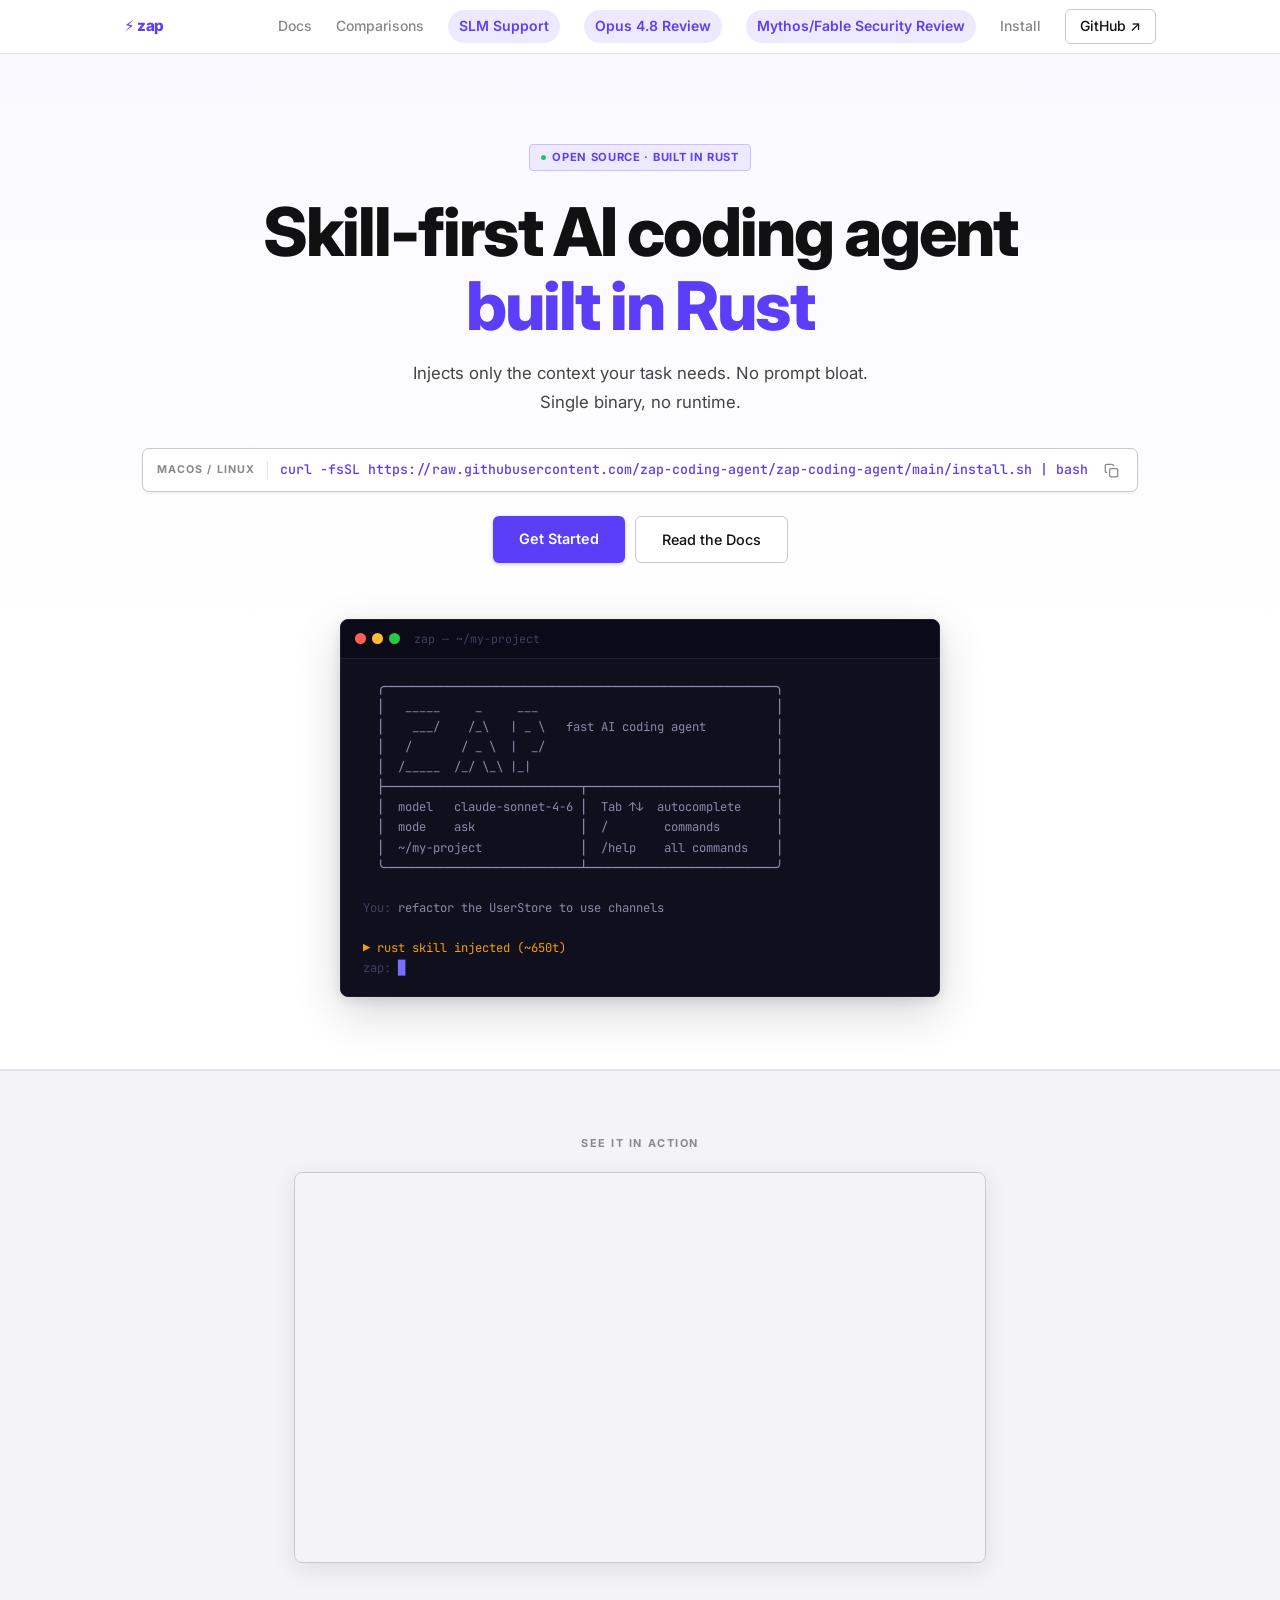
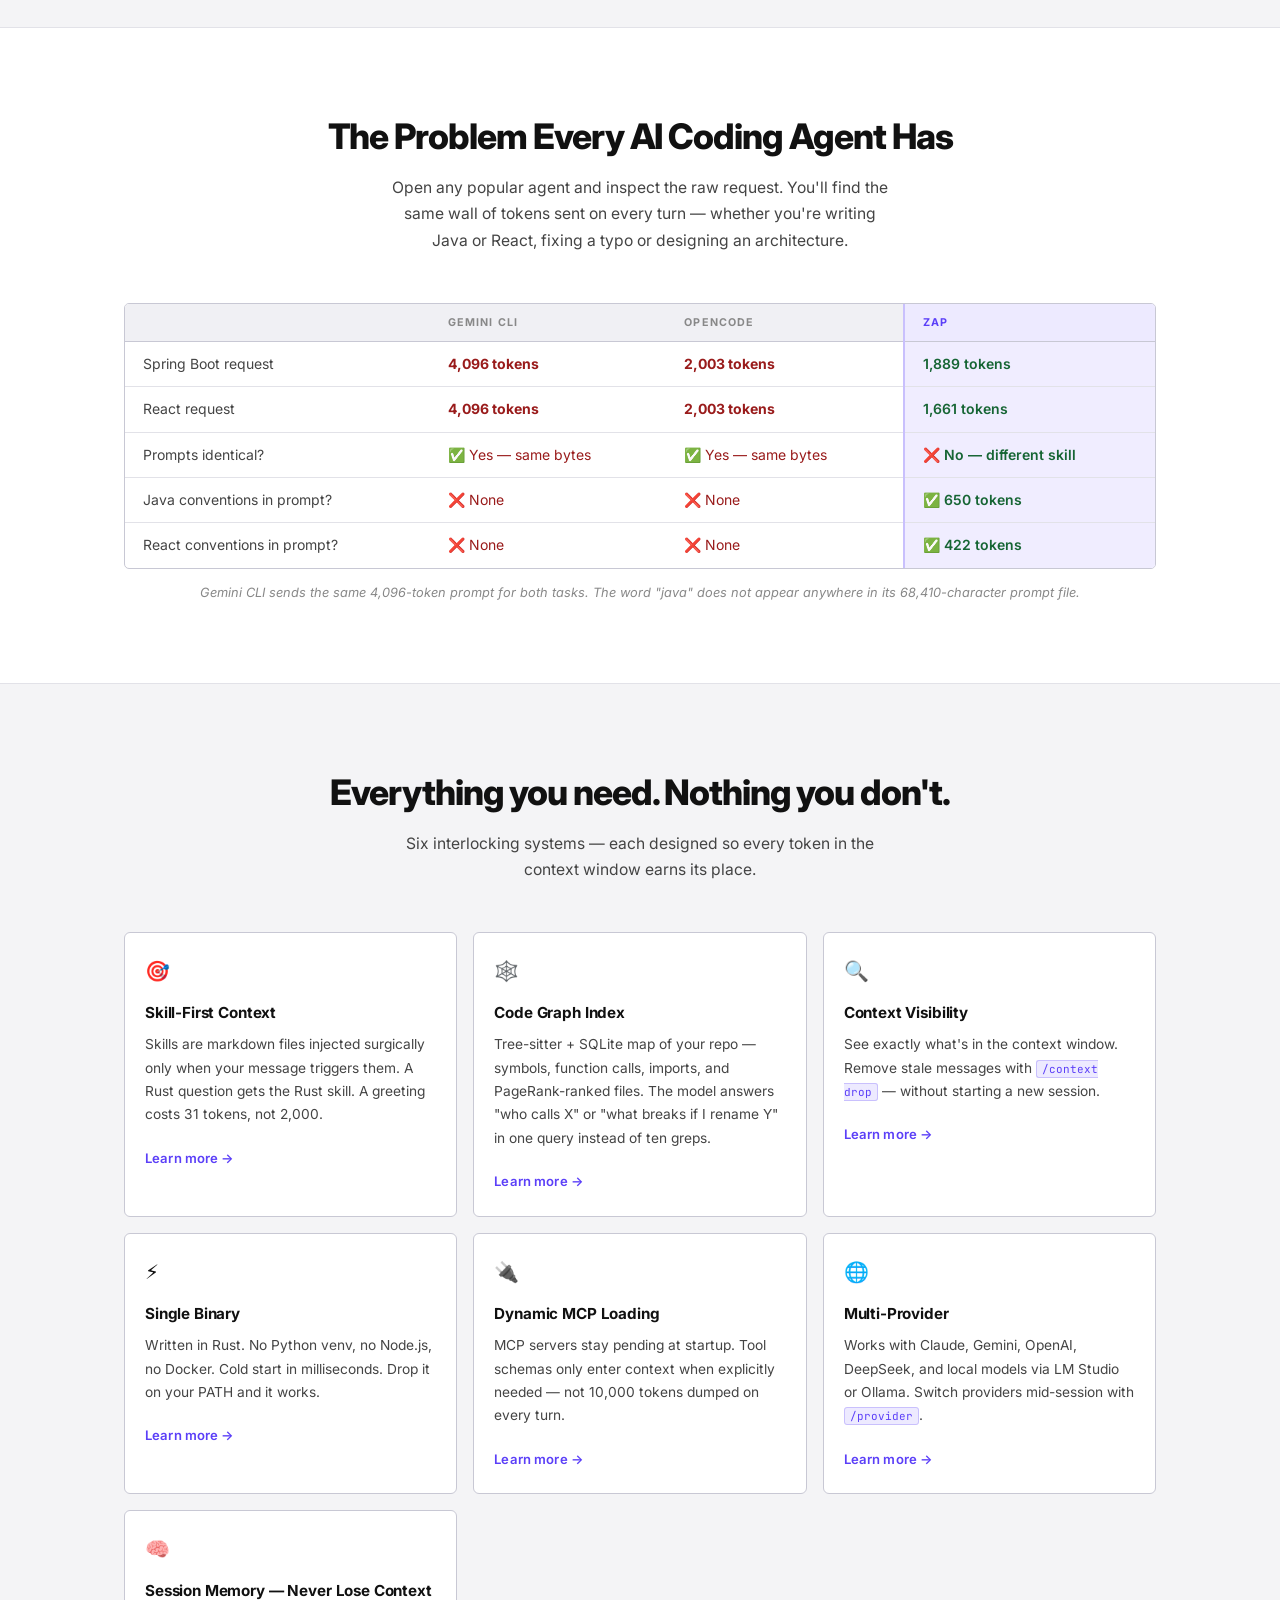
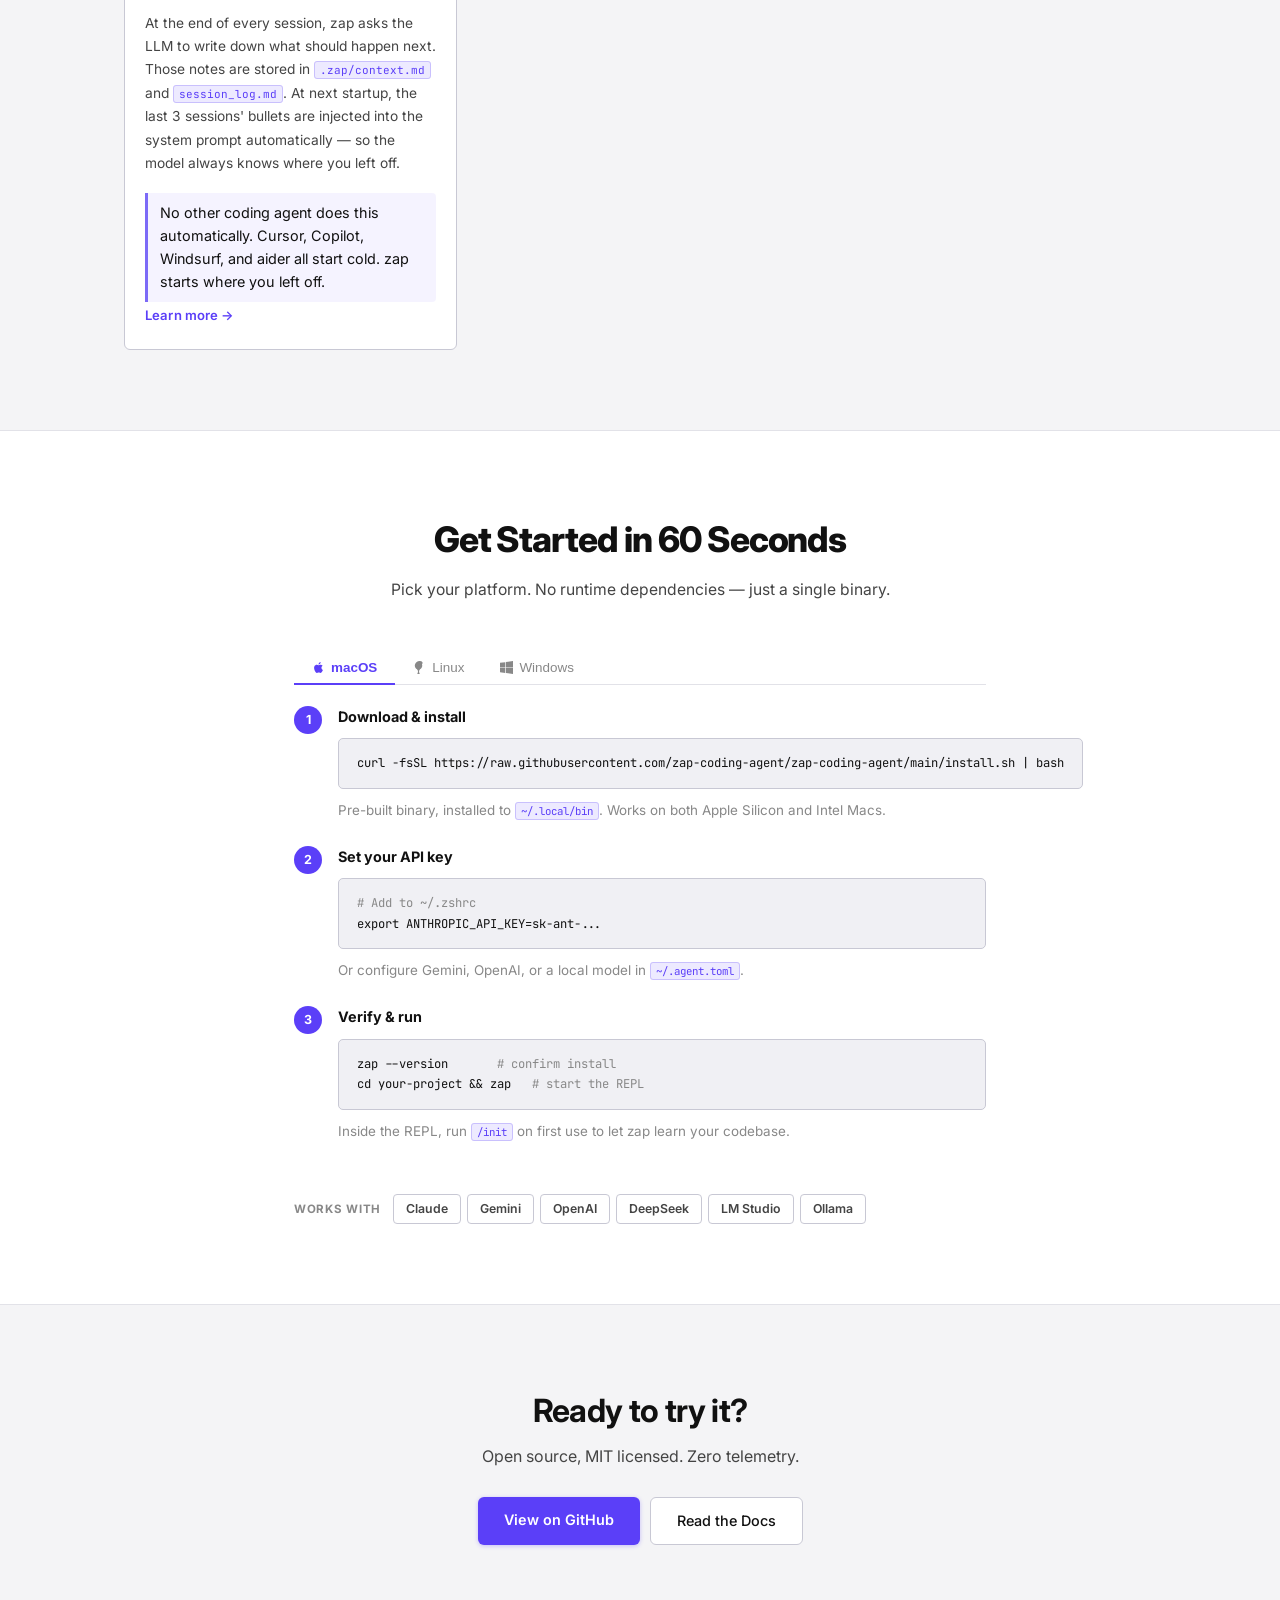
==== website/index.html @ 9e73648a "feat(website): add session memory uniqueness section Adds a seventh feature card to the features gri" ====
<!DOCTYPE html>
<html lang="en">
<head>
  <meta charset="UTF-8" />
  <meta name="viewport" content="width=device-width, initial-scale=1.0" />
  <title>Zap — Skill-first AI Coding Agent in Rust</title>
  <meta name="description" content="Skill-first AI coding agent in Rust — injects only the context your task needs. No prompt bloat. Single binary, no runtime. Works with Claude, Gemini, OpenAI, and local models." />
  <link rel="canonical" href="https://zap.justpush.cloud/" />

  <!-- Open Graph -->
  <meta property="og:type"        content="website" />
  <meta property="og:url"         content="https://zap.justpush.cloud/" />
  <meta property="og:title"       content="Zap — Skill-first AI Coding Agent in Rust" />
  <meta property="og:description" content="Injects only the context your task needs. No prompt bloat. Single binary, no runtime. Works with Claude, Gemini, OpenAI, and local models." />
  <meta property="og:image"       content="https://img.youtube.com/vi/-wa1t2YiHDg/maxresdefault.jpg" />

  <!-- Twitter Card -->
  <meta name="twitter:card"        content="summary_large_image" />
  <meta name="twitter:title"       content="Zap — Skill-first AI Coding Agent in Rust" />
  <meta name="twitter:description" content="Injects only the context your task needs. No prompt bloat. Single binary, no runtime." />
  <meta name="twitter:image"       content="https://img.youtube.com/vi/-wa1t2YiHDg/maxresdefault.jpg" />

  <link rel="stylesheet" href="style.css" />

  <!-- Schema.org structured data -->
  <script type="application/ld+json">
  {
    "@context": "https://schema.org",
    "@type": "SoftwareApplication",
    "name": "Zap",
    "alternateName": "zap-coding-agent",
    "description": "Skill-first AI coding agent built in Rust. Injects only the context your task needs — no prompt bloat. Single binary, no runtime dependencies.",
    "url": "https://zap.justpush.cloud",
    "downloadUrl": "https://github.com/zap-coding-agent/zap-coding-agent/releases",
    "installUrl": "https://crates.io/crates/zap-coding-agent",
    "applicationCategory": "DeveloperApplication",
    "operatingSystem": "macOS, Linux, Windows",
    "programmingLanguage": "Rust",
    "license": "https://opensource.org/licenses/MIT",
    "isAccessibleForFree": true,
    "offers": { "@type": "Offer", "price": "0", "priceCurrency": "USD" },
    "codeRepository": "https://github.com/zap-coding-agent/zap-coding-agent",
    "author": { "@type": "Person", "name": "Sanjeev Gulati", "email": "sanjeev23oct@gmail.com" },
    "keywords": "AI coding agent, Rust, LLM, Claude, Gemini, OpenAI, MCP, skill system, code indexing, terminal, TUI"
  }
  </script>

  <link rel="preconnect" href="https://fonts.googleapis.com" />
  <link rel="preconnect" href="https://fonts.gstatic.com" crossorigin />
  <link href="https://fonts.googleapis.com/css2?family=Inter:wght@400;500;600;700;800&family=JetBrains+Mono:wght@400;500&display=swap" rel="stylesheet" />
</head>
<body>

  <!-- NAV -->
  <nav>
    <div class="nav-inner">
      <a href="index.html" class="logo">⚡ zap</a>
      <div class="nav-links">
        <a href="docs.html">Docs</a>
        <a href="comparisons.html">Comparisons</a>
        <a href="slm.html" class="nav-highlight">SLM Support</a>
        <a href="review.html" class="nav-highlight">Opus 4.8 Review</a>
        <a href="security.html" class="nav-highlight">Mythos/Fable Security Review</a>
        <a href="#install">Install</a>
        <a href="https://github.com/zap-coding-agent/zap-coding-agent" target="_blank" rel="noopener" class="btn-ghost">GitHub ↗</a>
      </div>
    </div>
  </nav>

  <!-- HERO -->
  <section class="hero">
    <div class="container">
      <div class="badge">Open Source · Built in Rust</div>
      <h1>Skill-first AI coding agent<br><span class="accent">built in Rust</span></h1>
      <p class="hero-sub">Injects only the context your task needs. No prompt bloat. Single binary, no runtime.</p>

      <div class="install-box">
        <span class="install-label">macOS / Linux</span>
        <span class="install-cmd">curl -fsSL https://raw.githubusercontent.com/zap-coding-agent/zap-coding-agent/main/install.sh | bash</span>
        <button class="copy-btn" onclick="copyInstall(this)" title="Copy">
          <svg width="15" height="15" fill="none" viewBox="0 0 24 24" stroke="currentColor" stroke-width="2"><rect x="9" y="9" width="13" height="13" rx="2"/><path d="M5 15H4a2 2 0 0 1-2-2V4a2 2 0 0 1 2-2h9a2 2 0 0 1 2 2v1"/></svg>
        </button>
      </div>

      <div class="hero-actions">
        <a href="#install" class="btn-primary">Get Started</a>
        <a href="docs.html" class="btn-secondary">Read the Docs</a>
      </div>

      <div class="terminal" aria-hidden="true">
        <div class="terminal-bar">
          <span class="dot red"></span><span class="dot yellow"></span><span class="dot green"></span>
          <span class="terminal-title">zap — ~/my-project</span>
        </div>
        <pre class="terminal-body">  ╭────────────────────────────────────────────────────────╮
  │   _____     _     ___                                  │
  │    ___/    /_\   | _ \   fast AI coding agent          │
  │   /       / _ \  |  _/                                 │
  │  /_____  /_/ \_\ |_|                                   │
  ├────────────────────────────┬───────────────────────────┤
  │  model   claude-sonnet-4-6 │  Tab ↑↓  autocomplete     │
  │  mode    ask               │  /        commands        │
  │  ~/my-project              │  /help    all commands    │
  ╰────────────────────────────┴───────────────────────────╯

<span class="t-dim">You:</span> refactor the UserStore to use channels

<span class="t-skill">▶ rust skill injected (~650t)</span>
<span class="t-dim">zap:</span> <span class="t-cursor">█</span></pre>
      </div>
    </div>
  </section>

  <!-- VIDEO -->
  <section class="video-section">
    <div class="container container-sm">
      <p class="section-label">See it in action</p>
      <div class="video-wrapper">
        <iframe
          src="https://www.youtube.com/embed/-wa1t2YiHDg?si=5XKkgaMx8H1LZtF4"
          title="YouTube video player" frameborder="0"
          allow="accelerometer; autoplay; clipboard-write; encrypted-media; gyroscope; picture-in-picture; web-share"
          referrerpolicy="strict-origin-when-cross-origin" allowfullscreen>
        </iframe>
      </div>
    </div>
  </section>

  <!-- PROBLEM -->
  <section class="section">
    <div class="container">
      <div class="section-header">
        <h2>The Problem Every AI Coding Agent Has</h2>
        <p>Open any popular agent and inspect the raw request. You'll find the same wall of tokens sent on every turn — whether you're writing Java or React, fixing a typo or designing an architecture.</p>
      </div>
      <div class="comparison-table-wrap">
        <table class="comparison-table">
          <thead>
            <tr>
              <th></th>
              <th>Gemini CLI</th>
              <th>OpenCode</th>
              <th class="col-zap">zap</th>
            </tr>
          </thead>
          <tbody>
            <tr>
              <td>Spring Boot request</td>
              <td class="bad"><strong>4,096 tokens</strong></td>
              <td class="bad"><strong>2,003 tokens</strong></td>
              <td class="good col-zap">1,889 tokens</td>
            </tr>
            <tr>
              <td>React request</td>
              <td class="bad"><strong>4,096 tokens</strong></td>
              <td class="bad"><strong>2,003 tokens</strong></td>
              <td class="good col-zap">1,661 tokens</td>
            </tr>
            <tr>
              <td>Prompts identical?</td>
              <td class="bad">✅ Yes — same bytes</td>
              <td class="bad">✅ Yes — same bytes</td>
              <td class="good col-zap">❌ No — different skill</td>
            </tr>
            <tr>
              <td>Java conventions in prompt?</td>
              <td class="bad">❌ None</td>
              <td class="bad">❌ None</td>
              <td class="good col-zap">✅ 650 tokens</td>
            </tr>
            <tr>
              <td>React conventions in prompt?</td>
              <td class="bad">❌ None</td>
              <td class="bad">❌ None</td>
              <td class="good col-zap">✅ 422 tokens</td>
            </tr>
          </tbody>
        </table>
      </div>
      <p class="table-note">Gemini CLI sends the same 4,096-token prompt for both tasks. The word "java" does not appear anywhere in its 68,410-character prompt file.</p>
    </div>
  </section>

  <!-- FEATURES -->
  <section class="section section-alt" id="features">
    <div class="container">
      <div class="section-header">
        <h2>Everything you need. Nothing you don't.</h2>
        <p>Six interlocking systems — each designed so every token in the context window earns its place.</p>
      </div>

      <div class="feature-grid">

        <div class="feature-card">
          <div class="feature-icon-wrap">🎯</div>
          <h3>Skill-First Context</h3>
          <p>Skills are markdown files injected surgically only when your message triggers them. A Rust question gets the Rust skill. A greeting costs 31 tokens, not 2,000.</p>
          <a href="docs.html#skills" class="feature-link">Learn more →</a>
        </div>

        <div class="feature-card">
          <div class="feature-icon-wrap">🕸️</div>
          <h3>Code Graph Index</h3>
          <p>Tree-sitter + SQLite map of your repo — symbols, function calls, imports, and PageRank-ranked files. The model answers "who calls X" or "what breaks if I rename Y" in one query instead of ten greps.</p>
          <a href="docs.html#code-index" class="feature-link">Learn more →</a>
        </div>

        <div class="feature-card">
          <div class="feature-icon-wrap">🔍</div>
          <h3>Context Visibility</h3>
          <p>See exactly what's in the context window. Remove stale messages with <code>/context drop</code> — without starting a new session.</p>
          <a href="docs.html#context-visibility" class="feature-link">Learn more →</a>
        </div>

        <div class="feature-card">
          <div class="feature-icon-wrap">⚡</div>
          <h3>Single Binary</h3>
          <p>Written in Rust. No Python venv, no Node.js, no Docker. Cold start in milliseconds. Drop it on your PATH and it works.</p>
          <a href="docs.html#install" class="feature-link">Learn more →</a>
        </div>

        <div class="feature-card">
          <div class="feature-icon-wrap">🔌</div>
          <h3>Dynamic MCP Loading</h3>
          <p>MCP servers stay pending at startup. Tool schemas only enter context when explicitly needed — not 10,000 tokens dumped on every turn.</p>
          <a href="docs.html#mcp" class="feature-link">Learn more →</a>
        </div>

        <div class="feature-card">
          <div class="feature-icon-wrap">🌐</div>
          <h3>Multi-Provider</h3>
          <p>Works with Claude, Gemini, OpenAI, DeepSeek, and local models via LM Studio or Ollama. Switch providers mid-session with <code>/provider</code>.</p>
          <a href="docs.html#providers" class="feature-link">Learn more →</a>
        </div>

        <div class="feature-card">
          <div class="feature-icon-wrap">🧠</div>
          <h3>Session Memory — Never Lose Context</h3>
          <p>At the end of every session, zap asks the LLM to write down what should happen next. Those notes are stored in <code>.zap/context.md</code> and <code>session_log.md</code>. At next startup, the last 3 sessions' bullets are injected into the system prompt automatically — so the model always knows where you left off.</p>
          <div class="feature-callout">No other coding agent does this automatically. Cursor, Copilot, Windsurf, and aider all start cold. zap starts where you left off.</div>
          <a href="docs.html#session-memory" class="feature-link">Learn more →</a>
        </div>

      </div>
    </div>
  </section>

  <!-- INSTALL -->
  <section class="section" id="install">
    <div class="container container-sm">
      <div class="section-header">
        <h2>Get Started in 60 Seconds</h2>
        <p>Pick your platform. No runtime dependencies — just a single binary.</p>
      </div>

      <div class="os-tabs">
        <button type="button" class="os-tab active" data-os="mac">
          <svg width="13" height="13" viewBox="0 0 24 24" fill="currentColor"><path d="M18.71 19.5c-.83 1.24-1.71 2.45-3.05 2.47-1.34.03-1.77-.79-3.29-.79-1.53 0-2 .77-3.27.82-1.31.05-2.3-1.32-3.14-2.53C4.25 17 2.94 12.45 4.7 9.39c.87-1.52 2.43-2.48 4.12-2.51 1.28-.02 2.5.87 3.29.87.78 0 2.26-1.07 3.8-.91.65.03 2.47.26 3.64 1.98-.09.06-2.17 1.28-2.15 3.81.03 3.02 2.65 4.03 2.68 4.04-.03.07-.42 1.44-1.38 2.83M13 3.5c.73-.83 1.94-1.46 2.94-1.5.13 1.17-.34 2.35-1.04 3.19-.69.85-1.83 1.51-2.95 1.42-.15-1.15.41-2.35 1.05-3.11z"/></svg>
          macOS
        </button>
        <button type="button" class="os-tab" data-os="linux">
          <svg width="13" height="13" viewBox="0 0 24 24" fill="currentColor"><path d="M12.504 0c-.155 0-.315.008-.472.021C7.994.28 4.99 2.7 3.82 5.9c-.38 1.01-.53 2.08-.44 3.14.21 2.37 1.69 4.42 3.28 5.93.49.46.96.9 1.35 1.36.55.63.94 1.33 1.1 2.07.07.35.1.7.1 1.06 0 1.33-.35 2.63-.95 3.76-.29.56-.65 1.08-1.07 1.55-.12.14-.24.27-.37.41-.97 1.06-1.72 2.2-1.72 3.56 0 .21.02.42.05.62.41 2.31 2.74 3.64 5.05 3.64 2.31 0 4.64-1.33 5.05-3.64.03-.2.05-.41.05-.62 0-1.36-.75-2.5-1.72-3.56-.13-.14-.25-.27-.37-.41-.42-.47-.78-.99-1.07-1.55-.6-1.13-.95-2.43-.95-3.76 0-.36.03-.71.1-1.06.16-.74.55-1.44 1.1-2.07.39-.46.86-.9 1.35-1.36 1.59-1.51 3.07-3.56 3.28-5.93.09-1.06-.06-2.13-.44-3.14C19.51 2.7 16.51.28 12.996.021 12.84.008 12.678 0 12.504 0z"/></svg>
          Linux
        </button>
        <button type="button" class="os-tab" data-os="windows">
          <svg width="13" height="13" viewBox="0 0 24 24" fill="currentColor"><path d="M0 3.449L9.75 2.1v9.451H0m10.949-9.602L24 0v11.4H10.949M0 12.6h9.75v9.451L0 20.699M10.949 12.6H24V24l-12.9-1.801"/></svg>
          Windows
        </button>
      </div>

      <!-- macOS -->
      <div class="os-content active" id="os-mac">
        <div class="install-steps">
          <div class="install-step">
            <div class="install-step-num">1</div>
            <div class="install-step-body">
              <h4>Download &amp; install</h4>
              <div class="code-block">curl -fsSL https://raw.githubusercontent.com/zap-coding-agent/zap-coding-agent/main/install.sh | bash</div>
              <p>Pre-built binary, installed to <code>~/.local/bin</code>. Works on both Apple Silicon and Intel Macs.</p>
            </div>
          </div>
          <div class="install-step">
            <div class="install-step-num">2</div>
            <div class="install-step-body">
              <h4>Set your API key</h4>
              <div class="code-block"><span class="c-dim"># Add to ~/.zshrc</span>
export ANTHROPIC_API_KEY=sk-ant-...</div>
              <p>Or configure Gemini, OpenAI, or a local model in <code>~/.agent.toml</code>.</p>
            </div>
          </div>
          <div class="install-step last">
            <div class="install-step-num">3</div>
            <div class="install-step-body">
              <h4>Verify &amp; run</h4>
              <div class="code-block">zap --version       <span class="c-dim"># confirm install</span>
cd your-project && zap   <span class="c-dim"># start the REPL</span></div>
              <p>Inside the REPL, run <code>/init</code> on first use to let zap learn your codebase.</p>
            </div>
          </div>
        </div>
      </div>

      <!-- Linux -->
      <div class="os-content" id="os-linux">
        <div class="install-steps">
          <div class="install-step">
            <div class="install-step-num">1</div>
            <div class="install-step-body">
              <h4>Download &amp; install</h4>
              <div class="code-block">curl -fsSL https://raw.githubusercontent.com/zap-coding-agent/zap-coding-agent/main/install.sh | bash</div>
              <p>Pre-built binary, installed to <code>~/.local/bin</code>. Supports x86_64 and arm64.</p>
            </div>
          </div>
          <div class="install-step">
            <div class="install-step-num">2</div>
            <div class="install-step-body">
              <h4>Set your API key</h4>
              <div class="code-block"><span class="c-dim"># Add to ~/.bashrc or ~/.zshrc</span>
export ANTHROPIC_API_KEY=sk-ant-...</div>
            </div>
          </div>
          <div class="install-step last">
            <div class="install-step-num">3</div>
            <div class="install-step-body">
              <h4>Verify &amp; run</h4>
              <div class="code-block">zap --version       <span class="c-dim"># confirm install</span>
cd your-project && zap   <span class="c-dim"># start the REPL</span></div>
            </div>
          </div>
        </div>
      </div>

      <!-- Windows -->
      <div class="os-content" id="os-windows">
        <div class="install-steps">
          <div class="install-step">
            <div class="install-step-num">1</div>
            <div class="install-step-body">
              <h4>One-line install (PowerShell)</h4>
              <div class="code-block">irm https://raw.githubusercontent.com/zap-coding-agent/zap-coding-agent/main/install.ps1 | iex</div>
              <p>Pre-built binary, installed automatically.</p>
            </div>
          </div>
          <div class="install-step">
            <div class="install-step-num">2</div>
            <div class="install-step-body">
              <h4>Set your API key</h4>
              <div class="code-block"><span class="c-dim"># PowerShell — add to $PROFILE for persistence</span>
$env:ANTHROPIC_API_KEY = "sk-ant-..."</div>
            </div>
          </div>
          <div class="install-step last">
            <div class="install-step-num">3</div>
            <div class="install-step-body">
              <h4>Verify &amp; run</h4>
              <div class="code-block">zap --version       <span class="c-dim"># confirm install</span>
cd your-project; zap   <span class="c-dim"># start the REPL</span></div>
            </div>
          </div>
        </div>
      </div>

      <div class="provider-chips">
        <span class="chip-label">Works with</span>
        <span class="chip">Claude</span>
        <span class="chip">Gemini</span>
        <span class="chip">OpenAI</span>
        <span class="chip">DeepSeek</span>
        <span class="chip">LM Studio</span>
        <span class="chip">Ollama</span>
      </div>
    </div>
  </section>

  <!-- CTA -->
  <section class="cta-section">
    <div class="container">
      <h2>Ready to try it?</h2>
      <p>Open source, MIT licensed. Zero telemetry.</p>
      <div class="cta-actions">
        <a href="https://github.com/zap-coding-agent/zap-coding-agent" target="_blank" rel="noopener" class="btn-primary">View on GitHub</a>
        <a href="docs.html" class="btn-secondary">Read the Docs</a>
      </div>
    </div>
  </section>

  <!-- FOOTER -->
  <div id="footer-placeholder"></div>

  <script src="script.js"></script>
</body>
</html>
---- website/style.css ----
/* ── Reset ────────────────────────────────────────────────────────── */
*, *::before, *::after { box-sizing: border-box; margin: 0; padding: 0; }

:root {
  --bg:        #ffffff;
  --bg-soft:   #f4f4f6;
  --bg-code:   #f0f0f4;
  --border:    #e2e2e8;
  --border-md: #c8c8d4;
  --text:      #111111;
  --text-2:    #444444;
  --text-3:    #888888;
  --purple:    #5b3ff8;
  --purple-h:  #4a31d4;
  --purple-bg: #edeaff;
  --purple-bd: #c9c0fd;
  --green:     #166534;
  --red:       #991b1b;
  --amber:     #78350f;
  --font: 'Inter', system-ui, sans-serif;
  --mono: 'JetBrains Mono', 'Fira Code', monospace;
  --sidebar-w: 224px;
  --nav-h: 54px;
}

html { scroll-behavior: smooth; }

body {
  font-family: var(--font);
  background: var(--bg);
  color: var(--text);
  font-size: 16px;
  line-height: 1.6;
  -webkit-font-smoothing: antialiased;
}

a { color: inherit; text-decoration: none; }

.container    { max-width: 1080px; margin: 0 auto; padding: 0 24px; }
.container-sm { max-width: 740px;  margin: 0 auto; padding: 0 24px; }

/* ── Nav ──────────────────────────────────────────────────────────── */
nav {
  position: sticky; top: 0; z-index: 200;
  background: rgba(255,255,255,0.92);
  backdrop-filter: blur(12px);
  border-bottom: 1px solid var(--border);
  height: var(--nav-h);
}
.nav-inner {
  max-width: 1080px; margin: 0 auto; padding: 0 24px;
  height: 100%; display: flex; align-items: center; justify-content: space-between;
}
.logo { font-weight: 800; font-size: 0.95rem; letter-spacing: -0.02em; color: var(--purple); }
.nav-links { display: flex; align-items: center; gap: 24px; }
.nav-links a { color: var(--text-3); font-size: 0.875rem; font-weight: 500; transition: color .15s; }
.nav-links a:hover { color: var(--text); }
.nav-links a.nav-highlight {
  color: var(--purple);
  font-weight: 600;
  background: var(--purple-bg);
  padding: 5px 11px;
  border-radius: 999px;
  transition: background .15s, color .15s;
}
.nav-links a.nav-highlight:hover { background: var(--purple); color: #fff; }
.btn-ghost {
  padding: 5px 14px !important; border-radius: 6px !important;
  border: 1px solid var(--border-md) !important; color: var(--text) !important;
  font-weight: 500 !important; background: var(--bg) !important;
  transition: border-color .15s, color .15s !important;
}
.btn-ghost:hover { border-color: var(--purple) !important; color: var(--purple) !important; }

/* ── Hero ─────────────────────────────────────────────────────────── */
.hero {
  padding: 88px 0 72px; text-align: center;
  border-bottom: 1px solid var(--border);
  background: linear-gradient(180deg, #faf9ff 0%, #fff 60%);
}
.badge {
  display: inline-flex; align-items: center; gap: 6px;
  background: var(--purple-bg); border: 1px solid var(--purple-bd);
  border-radius: 4px; padding: 4px 11px;
  font-size: 0.7rem; font-weight: 700; color: var(--purple);
  letter-spacing: 0.06em; text-transform: uppercase; margin-bottom: 24px;
}
.badge::before { content:''; width:5px; height:5px; border-radius:50%; background:#22c55e; }

.hero h1 {
  font-size: clamp(2.8rem, 6vw, 4.2rem); font-weight: 800;
  line-height: 1.1; letter-spacing: -0.03em; margin-bottom: 16px;
}
.accent { color: var(--purple); }

.hero-sub {
  font-size: 1.05rem; color: var(--text-2);
  max-width: 500px; margin: 0 auto 32px; line-height: 1.7;
}

.install-box {
  display: inline-flex; align-items: center; gap: 12px;
  background: var(--bg); border: 1px solid var(--border-md);
  border-radius: 7px; padding: 10px 14px; margin-bottom: 24px;
  font-family: var(--mono); font-size: 0.83rem;
  box-shadow: 0 1px 3px rgba(0,0,0,.07); transition: border-color .2s;
}
.install-box:hover { border-color: var(--purple); }
.install-label {
  font-family: var(--font); font-size: 0.67rem;
  text-transform: uppercase; letter-spacing: 0.1em;
  color: var(--text-3); font-weight: 700;
  border-right: 1px solid var(--border); padding-right: 12px;
}
.install-cmd { color: var(--purple); font-weight: 500; font-family: var(--mono); }
.copy-btn {
  background: none; border: none; cursor: pointer; color: var(--text-3);
  padding: 2px 4px; border-radius: 4px; display: flex; align-items: center;
  transition: color .15s, background .15s;
}
.copy-btn:hover  { color: var(--text); background: var(--bg-soft); }
.copy-btn.copied { color: #16a34a; }

.hero-actions { display: flex; gap: 10px; justify-content: center; margin-bottom: 56px; flex-wrap: wrap; }

.btn-primary {
  background: var(--purple); color: #fff;
  padding: 11px 26px; border-radius: 6px; font-weight: 600; font-size: 0.9rem;
  box-shadow: 0 1px 4px rgba(91,63,248,.3); transition: background .15s, box-shadow .15s;
}
.btn-primary:hover { background: var(--purple-h); box-shadow: 0 4px 14px rgba(91,63,248,.35); }

.btn-secondary {
  background: var(--bg); color: var(--text);
  padding: 11px 26px; border-radius: 6px; font-weight: 500; font-size: 0.9rem;
  border: 1px solid var(--border-md); transition: border-color .15s, color .15s;
}
.btn-secondary:hover { border-color: var(--purple); color: var(--purple); }

/* terminal */
.terminal {
  max-width: 600px; margin: 0 auto;
  background: #0f0f1e; border: 1px solid #1e1e30;
  border-radius: 8px; overflow: hidden; text-align: left;
  box-shadow: 0 16px 48px rgba(0,0,0,.16), 0 4px 12px rgba(0,0,0,.1);
}
.terminal-bar {
  background: #0a0a18; padding: 10px 14px;
  display: flex; align-items: center; gap: 6px;
  border-bottom: 1px solid #1e1e30;
}
.dot { width: 11px; height: 11px; border-radius: 50%; display: inline-block; }
.dot.red    { background: #ff5f57; }
.dot.yellow { background: #febc2e; }
.dot.green  { background: #28c840; }
.terminal-title { margin-left: 8px; font-size: 0.72rem; color: #404060; font-family: var(--mono); }
.terminal-body {
  padding: 18px 22px; font-family: var(--mono); font-size: 0.76rem;
  line-height: 1.65; color: #8a8aaa; white-space: pre; overflow-x: auto;
}
.t-dim    { color: #404060; }
.t-skill  { color: #f59e0b; }
.t-cursor { color: #7c6bff; animation: blink 1.1s step-end infinite; }
@keyframes blink { 0%,100%{opacity:1} 50%{opacity:0} }

/* ── Video ────────────────────────────────────────────────────────── */
.video-section {
  padding: 64px 0; background: var(--bg-soft);
  border-top: 1px solid var(--border); border-bottom: 1px solid var(--border);
}
.section-label {
  text-align: center; font-size: 0.68rem; text-transform: uppercase;
  letter-spacing: 0.14em; color: var(--text-3); margin-bottom: 20px; font-weight: 700;
}
.video-wrapper {
  position: relative; padding-bottom: 56.25%; height: 0;
  border-radius: 8px; overflow: hidden;
  border: 1px solid var(--border-md); box-shadow: 0 6px 24px rgba(0,0,0,.09);
}
.video-wrapper iframe { position: absolute; top: 0; left: 0; width: 100%; height: 100%; }

/* ── Problem section ──────────────────────────────────────────────── */
.section { padding: 80px 0; }
.section-header { text-align: center; margin-bottom: 48px; }
.section-header h2 {
  font-size: clamp(1.6rem, 2.8vw, 2.2rem);
  font-weight: 800; letter-spacing: -0.03em; margin-bottom: 10px;
}
.section-header p { color: var(--text-2); font-size: 0.98rem; max-width: 500px; margin: 0 auto; line-height: 1.7; }

/* comparison table */
.comparison-table-wrap {
  border-radius: 5px; overflow-x: auto;
  border: 1px solid var(--border-md); margin-bottom: 14px;
}
.comparison-table { width: 100%; border-collapse: collapse; font-size: 0.875rem; }
.comparison-table th {
  padding: 10px 18px; text-align: left; font-weight: 700;
  font-size: 0.67rem; text-transform: uppercase; letter-spacing: 0.1em;
  color: var(--text-3); background: var(--bg-code); border-bottom: 1px solid var(--border-md);
}
.comparison-table th.col-zap { color: var(--purple); background: var(--purple-bg); border-left: 2px solid var(--purple-bd); }
.comparison-table td { padding: 11px 18px; border-bottom: 1px solid var(--border); color: var(--text-2); }
.comparison-table tr:last-child td { border-bottom: none; }
.comparison-table tr:hover td { background: var(--bg-soft); }
td.col-zap { background: #f0edff !important; border-left: 2px solid var(--purple-bd); }
.bad  { color: var(--red)   !important; }
.good { color: var(--green) !important; font-weight: 600; }
.table-note { color: var(--text-3); font-size: 0.8rem; text-align: center; font-style: italic; margin-top: 14px; }

/* ── Docs shell: sidebar + content ───────────────────────────────── */
.docs-shell {
  display: flex;
  border-top: 1px solid var(--border);
  min-height: calc(100vh - var(--nav-h));
  max-width: 1080px;
  margin: 0 auto;
  padding: 0 24px;
}

/* Sidebar */
.docs-sidebar {
  width: var(--sidebar-w);
  min-width: var(--sidebar-w);
  padding: 36px 0 36px;
  position: sticky;
  top: var(--nav-h);
  align-self: flex-start;
  height: calc(100vh - var(--nav-h));
  overflow-y: auto;
  border-right: 1px solid var(--border);
  flex-shrink: 0;
}

.sidebar-nav { padding-right: 24px; }

.sidebar-group { margin-bottom: 28px; }

.sidebar-heading {
  display: block; font-size: 0.67rem; font-weight: 700;
  text-transform: uppercase; letter-spacing: 0.1em;
  color: var(--text-3); margin-bottom: 8px; padding-left: 12px;
}

.sidebar-link {
  display: block; padding: 5px 12px; border-radius: 5px;
  font-size: 0.84rem; font-weight: 500; color: var(--text-2);
  transition: color .15s, background .15s; cursor: pointer;
  margin-bottom: 1px;
}
.sidebar-link:hover  { color: var(--text); background: var(--bg-soft); }
.sidebar-link.active { color: var(--purple); background: var(--purple-bg); font-weight: 600; }

/* Docs content */
.docs-content {
  flex: 1;
  padding: 48px 0 80px 48px;
  min-width: 0;
}

/* each feature section */
.doc-section { margin-bottom: 0; padding-bottom: 0; }

.doc-section h2 {
  font-size: 1.75rem; font-weight: 800;
  letter-spacing: -0.03em; margin-bottom: 12px; color: var(--text);
}

.doc-lead {
  color: var(--text-2); font-size: 0.96rem;
  line-height: 1.75; margin-bottom: 32px;
  max-width: 600px;
}

.subsection-title {
  font-size: 0.67rem; font-weight: 700;
  text-transform: uppercase; letter-spacing: 0.12em;
  color: var(--text-3); margin: 32px 0 10px;
  padding-bottom: 6px; border-bottom: 1px solid var(--border);
}

.section-divider {
  height: 1px; background: var(--border);
  margin: 56px 0;
}

/* code block */
.code-block {
  background: var(--bg-code); border: 1px solid var(--border-md);
  border-radius: 5px; padding: 14px 18px;
  font-family: var(--mono); font-size: 0.76rem;
  color: var(--text); white-space: pre; overflow-x: auto;
  margin: 10px 0; line-height: 1.7;
}
.c-dim { color: var(--text-3); }
.c-str { color: #6d28d9; }

/* inline code in prose */
p code, li code, td code, h4 code {
  font-family: var(--mono); font-size: 0.8em;
  color: var(--purple); background: var(--purple-bg);
  padding: 1px 5px; border-radius: 3px;
  border: 1px solid var(--purple-bd);
}

/* callouts */
.callout {
  border-left: 3px solid var(--purple-bd); border-radius: 0 5px 5px 0;
  padding: 12px 16px; font-size: 0.875rem;
  color: var(--text-2); line-height: 1.7; margin: 24px 0;
  background: var(--bg-soft);
}
.callout-tip {
  background: var(--purple-bg); border-left-color: var(--purple);
}
.callout strong { color: var(--text); }
.callout a { color: var(--purple); text-decoration: underline; }

/* ── OS tabs ──────────────────────────────────────────────────────── */
.os-tabs {
  display: flex; gap: 0; margin: 20px 0 0;
  border-bottom: 1px solid var(--border);
}
.os-tab {
  display: flex; align-items: center; gap: 6px;
  padding: 8px 18px; background: none; border: none;
  font-size: 0.84rem; font-weight: 500; color: var(--text-3);
  cursor: pointer; border-bottom: 2px solid transparent;
  margin-bottom: -1px; transition: color .15s, border-color .15s;
}
.os-tab:hover { color: var(--text); }
.os-tab.active { color: var(--purple); border-bottom-color: var(--purple); font-weight: 600; }

.os-content { display: none; }
.os-content.active { display: block; }

/* Stop Chrome's overflow-anchor from re-positioning the page when an
   inactive .os-content is removed from layout (display:none). The JS
   tab-swap handler restores the exact scroll position itself. */
.os-tabs, .os-content { overflow-anchor: none; }

/* ── Install steps ────────────────────────────────────────────────── */
.install-steps { display: flex; flex-direction: column; gap: 0; margin: 20px 0; }

.install-step {
  display: flex; gap: 16px; align-items: flex-start;
  padding-bottom: 24px; position: relative;
}
.install-step:not(:last-child) .install-step-num::after {
  content: ''; position: absolute;
  left: 14px; top: 30px; bottom: 0; width: 1px;
  background: var(--border-md);
}
.install-step-num {
  width: 28px; height: 28px; min-width: 28px; border-radius: 50%;
  background: var(--purple); color: #fff;
  font-weight: 700; font-size: 0.78rem;
  display: flex; align-items: center; justify-content: center;
  position: relative; z-index: 1; flex-shrink: 0; margin-top: 1px;
}
.install-step-body { flex: 1; }
.install-step-body h4 { font-weight: 700; font-size: 0.9rem; margin-bottom: 8px; }
.install-step-body p  { color: var(--text-3); font-size: 0.84rem; margin-top: 6px; line-height: 1.65; }
.install-step-body p a { color: var(--purple); text-decoration: underline; }

.badge-optional {
  font-size: 0.65rem; font-weight: 700; text-transform: uppercase;
  letter-spacing: 0.05em; color: var(--purple);
  background: var(--purple-bg); border: 1px solid var(--purple-bd);
  border-radius: 3px; padding: 1px 6px; margin-left: 8px;
  vertical-align: middle;
}

/* provider grid */
.provider-grid {
  display: grid; grid-template-columns: repeat(3, 1fr); gap: 10px; margin-top: 14px;
}
.provider-card {
  background: var(--bg); border: 1px solid var(--border-md);
  border-radius: 5px; padding: 14px 16px;
}
.provider-card strong { display: block; font-size: 0.875rem; font-weight: 700; margin-bottom: 3px; color: var(--text); }
.provider-card span   { font-size: 0.78rem; color: var(--text-3); line-height: 1.5; }

/* ── Skills table ─────────────────────────────────────────────────── */
.skills-table-wrap { border-radius: 5px; overflow-x: auto; border: 1px solid var(--border-md); margin: 14px 0; }
.skills-table { width: 100%; border-collapse: collapse; font-size: 0.84rem; }
.skills-table th {
  padding: 8px 14px; text-align: left; font-weight: 700;
  font-size: 0.67rem; text-transform: uppercase; letter-spacing: 0.1em;
  color: var(--text-3); background: var(--bg-code); border-bottom: 1px solid var(--border-md);
}
.skills-table td { padding: 10px 14px; border-bottom: 1px solid var(--border); color: var(--text-2); }
.skills-table tr:last-child td { border-bottom: none; }
.skills-table tr:hover td { background: var(--bg-soft); }

.badge-always {
  display: inline-block; font-size: 0.68rem; font-weight: 700;
  background: #dcfce7; color: #14532d; border: 1px solid #bbf7d0;
  border-radius: 3px; padding: 1px 7px; letter-spacing: 0.03em;
}
.badge-trigger {
  display: inline-block; font-size: 0.68rem; font-weight: 700;
  background: var(--purple-bg); color: var(--purple); border: 1px solid var(--purple-bd);
  border-radius: 3px; padding: 1px 7px; letter-spacing: 0.03em;
}

/* skill demo */
.skill-demo {
  background: var(--bg-code); border: 1px solid var(--border-md);
  border-radius: 5px; padding: 4px 16px; margin: 14px 0;
  font-family: var(--mono); font-size: 0.75rem;
}
.skill-row {
  display: flex; justify-content: space-between; align-items: center;
  gap: 16px; padding: 9px 0; border-bottom: 1px solid var(--border);
}
.skill-row:last-child { border-bottom: none; }
.skill-row .msg   { color: var(--text); flex: 1; }
.skill-row .skills { color: #b45309; font-weight: 600; white-space: nowrap; }
.skill-row .skills em { color: var(--text-3); font-style: normal; font-weight: 400; margin-left: 6px; }

/* two-col layout in doc sections */
.two-col { display: grid; grid-template-columns: 1fr 1fr; gap: 24px; margin-bottom: 28px; }

/* feature row: 3-up cards */
.feature-row { display: grid; grid-template-columns: repeat(3, 1fr); gap: 12px; margin: 16px 0; }
.feature-row-item {
  background: var(--bg); border: 1px solid var(--border-md);
  border-radius: 5px; padding: 16px 18px;
}
.feature-row-item h4 { font-size: 0.875rem; font-weight: 700; margin-bottom: 6px; color: var(--text); }
.feature-row-item p  { font-size: 0.82rem; color: var(--text-2); line-height: 1.65; }

/* stat cards */
.stat-row { display: grid; grid-template-columns: repeat(3, 1fr); gap: 12px; margin: 20px 0; }
.stat-card {
  background: var(--bg); border: 1px solid var(--border-md);
  border-radius: 5px; padding: 20px 16px; text-align: center;
}
.stat-num   { font-size: 1.5rem; font-weight: 800; color: var(--purple); letter-spacing: -0.03em; margin-bottom: 4px; font-variant-numeric: tabular-nums; }
.stat-label { font-size: 0.75rem; color: var(--text-3); font-weight: 500; letter-spacing: 0.02em; }

/* problem list */
.problem-list { display: flex; flex-direction: column; gap: 10px; margin: 16px 0; }
.problem-item {
  display: flex; gap: 12px; align-items: flex-start;
  font-size: 0.875rem; color: var(--text-2); line-height: 1.6;
}
.problem-x { color: var(--red); font-weight: 700; flex-shrink: 0; margin-top: 1px; }

/* context table */
.context-table-wrap { border-radius: 5px; overflow-x: auto; border: 1px solid var(--border-md); margin-bottom: 16px; }
.context-table { width: 100%; border-collapse: collapse; font-size: 0.875rem; }
.context-table th {
  padding: 9px 16px; text-align: left; font-weight: 700;
  font-size: 0.67rem; text-transform: uppercase; letter-spacing: 0.1em;
  color: var(--text-3); background: var(--bg-code); border-bottom: 1px solid var(--border-md);
}
.context-table td { padding: 11px 16px; border-bottom: 1px solid var(--border); color: var(--text-2); }
.context-table tr:last-child td { border-bottom: none; }
.context-table tr:hover td { background: var(--bg-soft); }

/* ── Section alt / CTA ───────────────────────────────────────────── */
.section-alt { background: var(--bg-soft); border-top: 1px solid var(--border); border-bottom: 1px solid var(--border); }

.cta-section {
  padding: 80px 0; text-align: center;
  background: var(--bg-soft);
  border-top: 1px solid var(--border);
}
.cta-section h2 { font-size: clamp(1.6rem,2.5vw,2rem); font-weight: 700; letter-spacing: -0.02em; margin-bottom: 8px; }
.cta-section p  { color: var(--text-2); margin-bottom: 28px; }
.cta-actions    { display: flex; gap: 10px; justify-content: center; flex-wrap: wrap; }

/* ── Feature cards (landing) ─────────────────────────────────────── */
.feature-grid {
  display: grid; grid-template-columns: repeat(3, 1fr); gap: 16px;
}
.feature-card {
  background: var(--bg); border: 1px solid var(--border-md);
  border-radius: 6px; padding: 22px 20px;
  transition: border-color .15s;
}
.feature-card:hover { border-color: var(--purple); }
.feature-icon-wrap { font-size: 1.25rem; margin-bottom: 14px; }
.feature-card h3 { font-size: 0.95rem; font-weight: 700; margin-bottom: 8px; letter-spacing: -0.01em; }
.feature-card p  { font-size: 0.86rem; color: var(--text-2); line-height: 1.7; margin-bottom: 18px; }
.feature-link    { font-size: 0.82rem; color: var(--purple); font-weight: 600; letter-spacing: 0.01em; }
.feature-link:hover { text-decoration: underline; }
.feature-callout {
  margin-top: 0.75rem;
  padding: 0.5rem 0.75rem;
  border-left: 3px solid #7c6af7;
  background: rgba(124, 106, 247, 0.08);
  border-radius: 0 4px 4px 0;
  font-size: 0.9rem;
}

/* ── Provider chips (landing) ────────────────────────────────────── */
.provider-chips { display: flex; align-items: center; gap: 6px; flex-wrap: wrap; margin-top: 28px; }
.chip-label { font-size: 0.72rem; color: var(--text-3); font-weight: 700; letter-spacing: 0.06em; text-transform: uppercase; margin-right: 6px; }
.chip {
  font-size: 0.77rem; font-weight: 600; padding: 4px 12px;
  border-radius: 4px; background: var(--bg); border: 1px solid var(--border-md);
  color: var(--text-2);
}

/* ── Install alt link ────────────────────────────────────────────── */
.install-alt { font-size: 0.82rem; color: var(--text-3); margin-top: 12px; }
.install-alt a { color: var(--purple); text-decoration: underline; }

/* ── Footer ───────────────────────────────────────────────────────── */
footer { padding: 28px 0; border-top: 1px solid var(--border); background: var(--bg-soft); }
.footer-inner { display: flex; align-items: center; justify-content: space-between; flex-wrap: wrap; gap: 12px; }
.footer-links { display: flex; gap: 20px; }
.footer-links a { color: var(--text-3); font-size: 0.84rem; transition: color .15s; }
.footer-links a:hover { color: var(--text); }
.footer-note { color: var(--text-3); font-size: 0.78rem; }

/* ── Responsive ───────────────────────────────────────────────────── */
@media (max-width: 860px) {
  .feature-grid { grid-template-columns: 1fr 1fr; }
  .docs-shell { flex-direction: column; padding: 0; }
  .docs-sidebar { width: 100%; min-width: 0; position: static; height: auto; border-right: none; border-bottom: 1px solid var(--border); padding: 16px 24px; overflow-x: auto; }
  .sidebar-nav { display: flex; gap: 0; flex-wrap: nowrap; overflow-x: auto; padding-right: 0; }
  .sidebar-group { display: flex; align-items: center; gap: 4px; margin-bottom: 0; flex-shrink: 0; }
  .sidebar-heading { display: none; }
  .sidebar-link { white-space: nowrap; }
  .docs-content { padding: 32px 24px 60px; }
  .two-col    { grid-template-columns: 1fr; }
  .feature-row { grid-template-columns: 1fr; }
  .stat-row   { grid-template-columns: 1fr; }
  .provider-grid { grid-template-columns: repeat(2,1fr); }
}

@media (max-width: 640px) {
  .feature-grid { grid-template-columns: 1fr; }
  .hero-actions { flex-direction: column; align-items: center; }
  .install-box  { flex-wrap: wrap; justify-content: center; }
  nav .nav-links a:not(.btn-ghost):not(.nav-highlight) { display: none; }
  .nav-links { flex-wrap: wrap; gap: 8px; justify-content: flex-end; }
  .nav-links a.nav-highlight { padding: 4px 9px; font-size: 0.78rem; }
  .hero { padding: 64px 0 52px; }
  .terminal-body { font-size: 0.67rem; }
  .provider-grid { grid-template-columns: 1fr 1fr; }
}

/* ── Scroll-reveal ────────────────────────────────────────────────── */
.reveal { opacity: 0; transform: translateY(14px); transition: opacity .4s ease, transform .4s ease; }
.reveal.visible { opacity: 1; transform: none; }
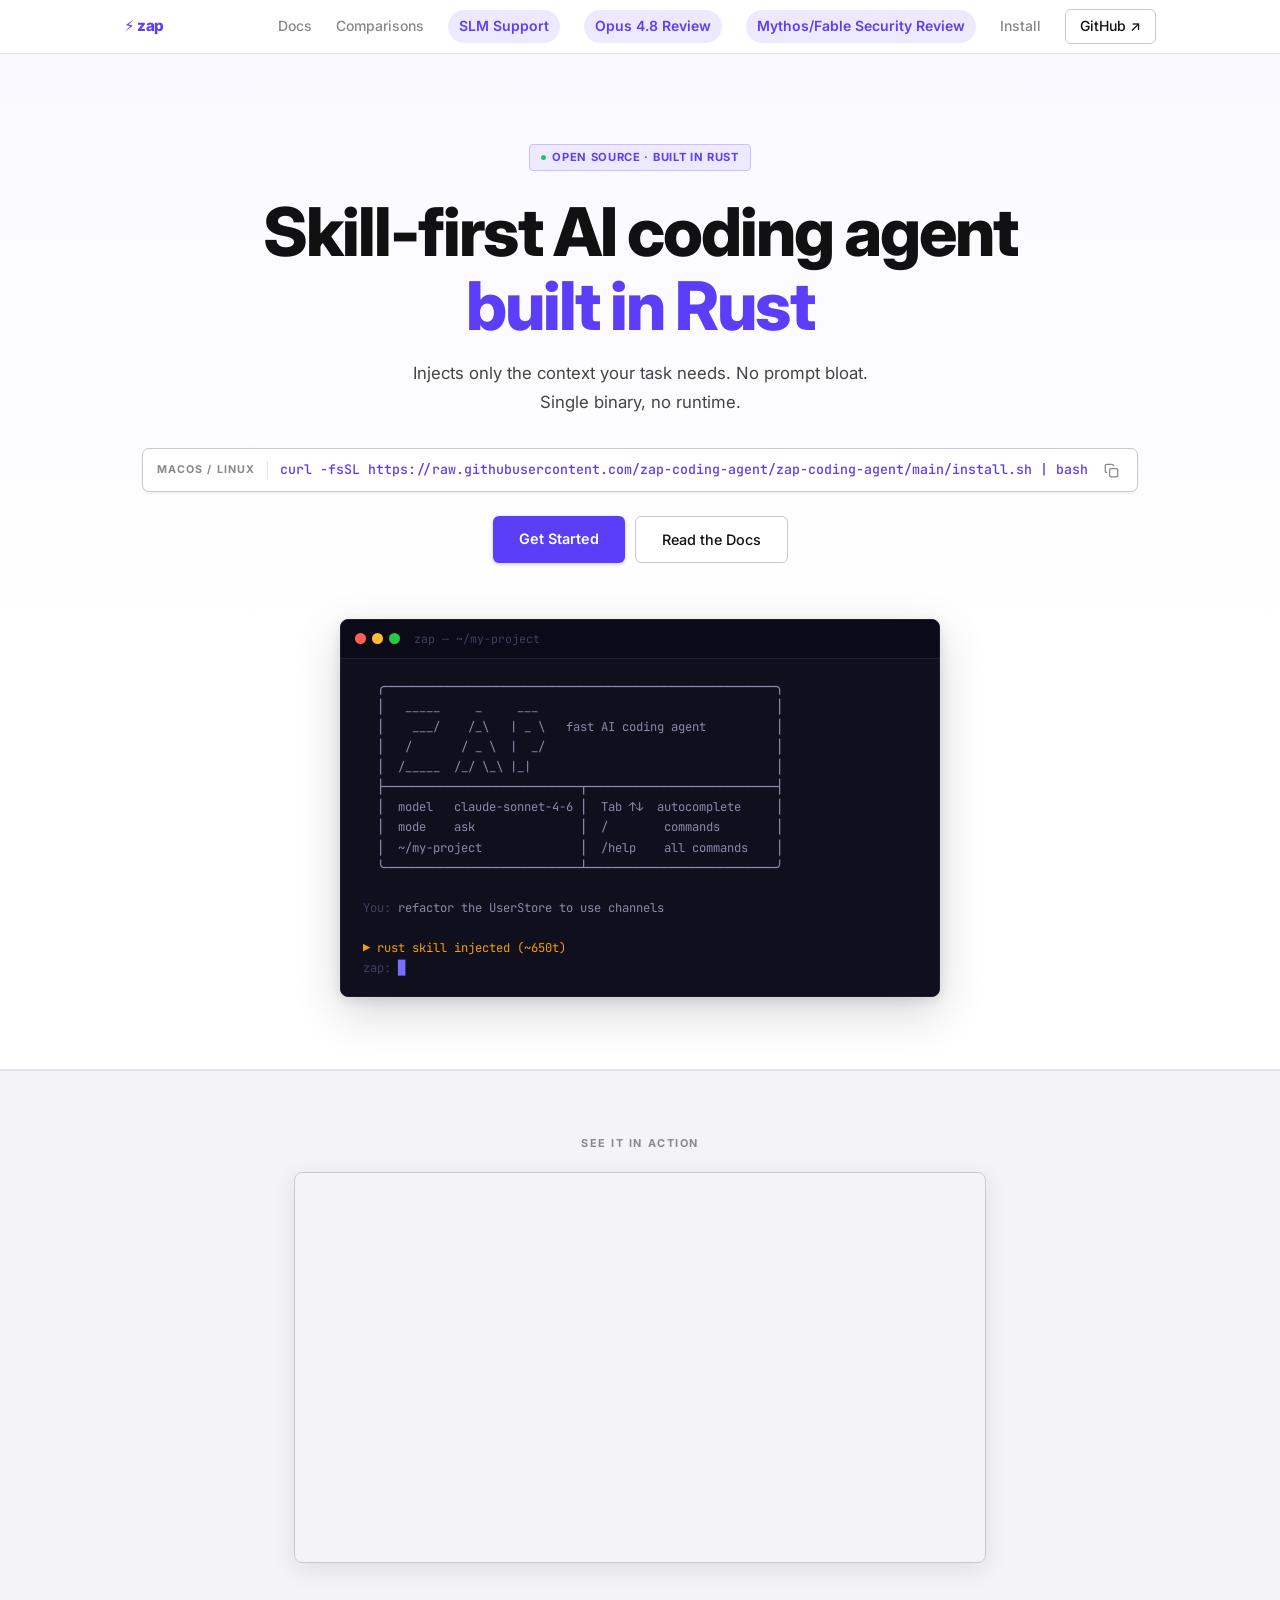
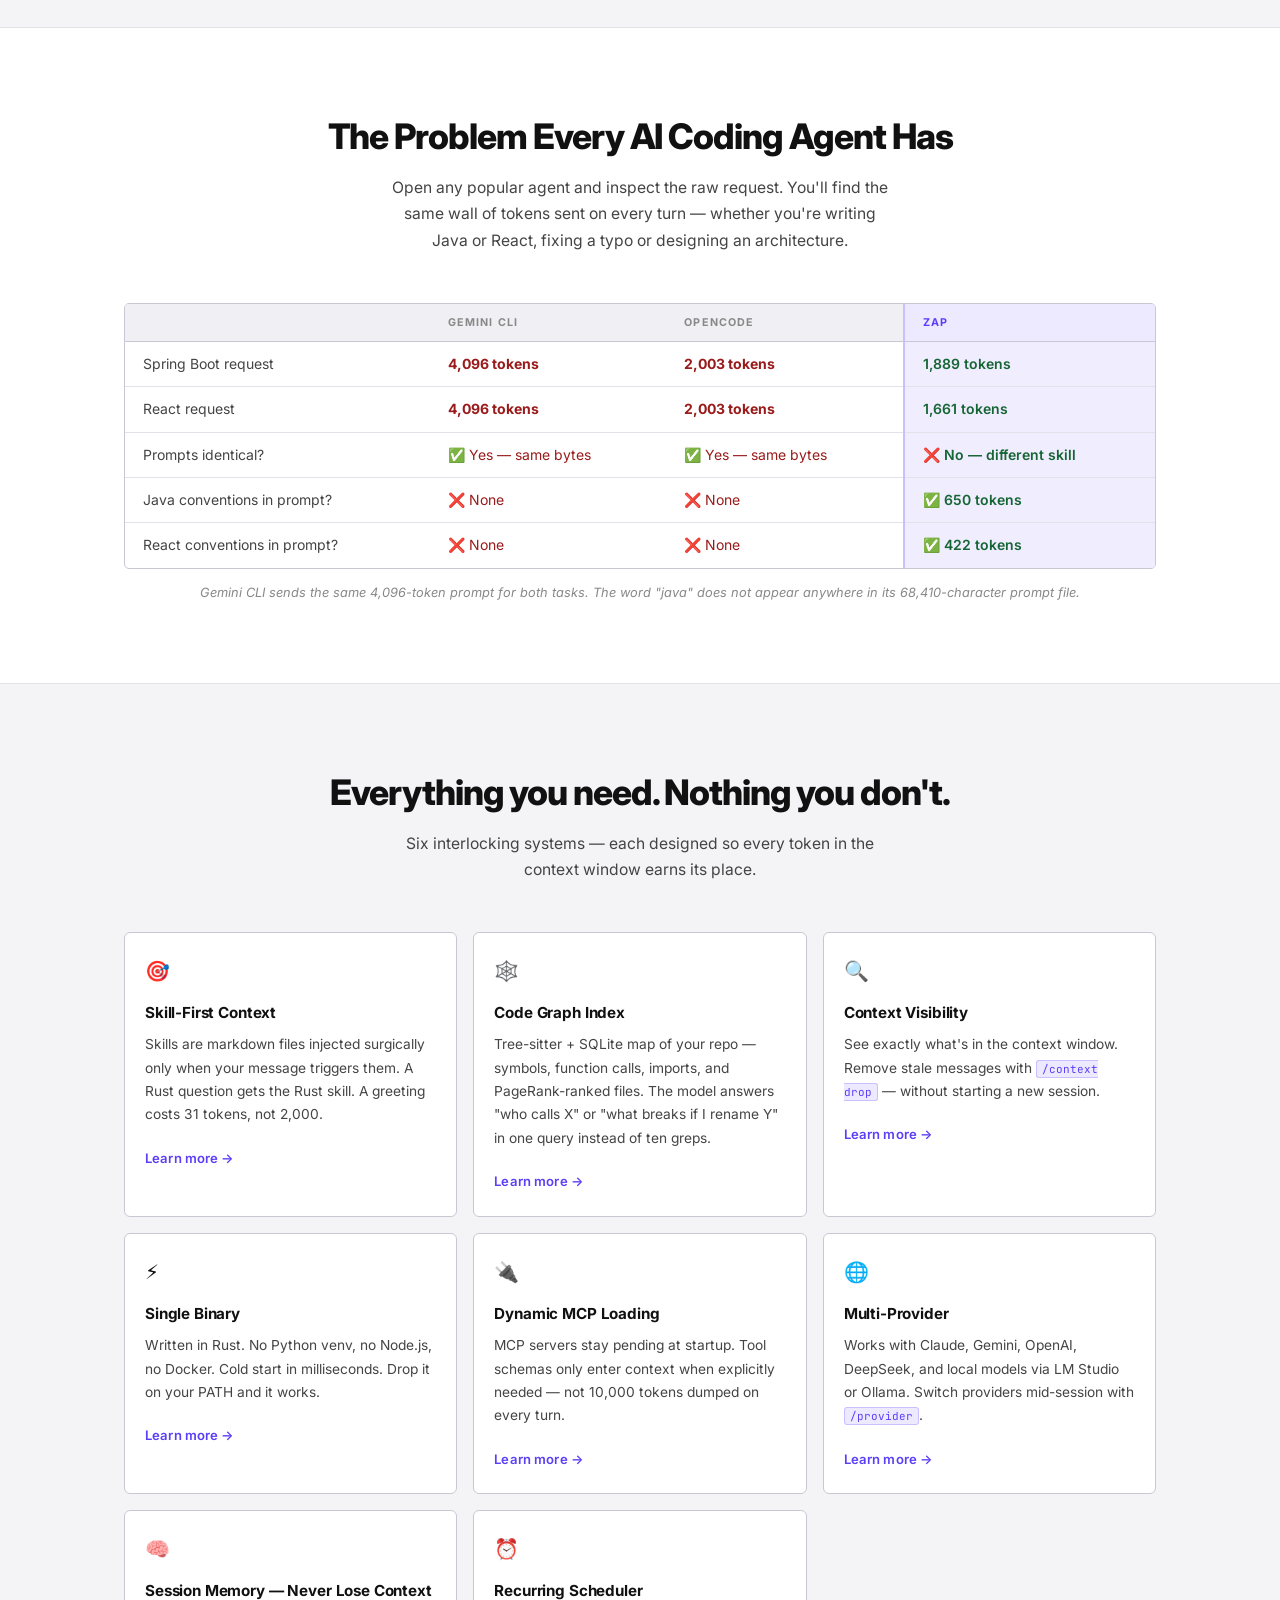
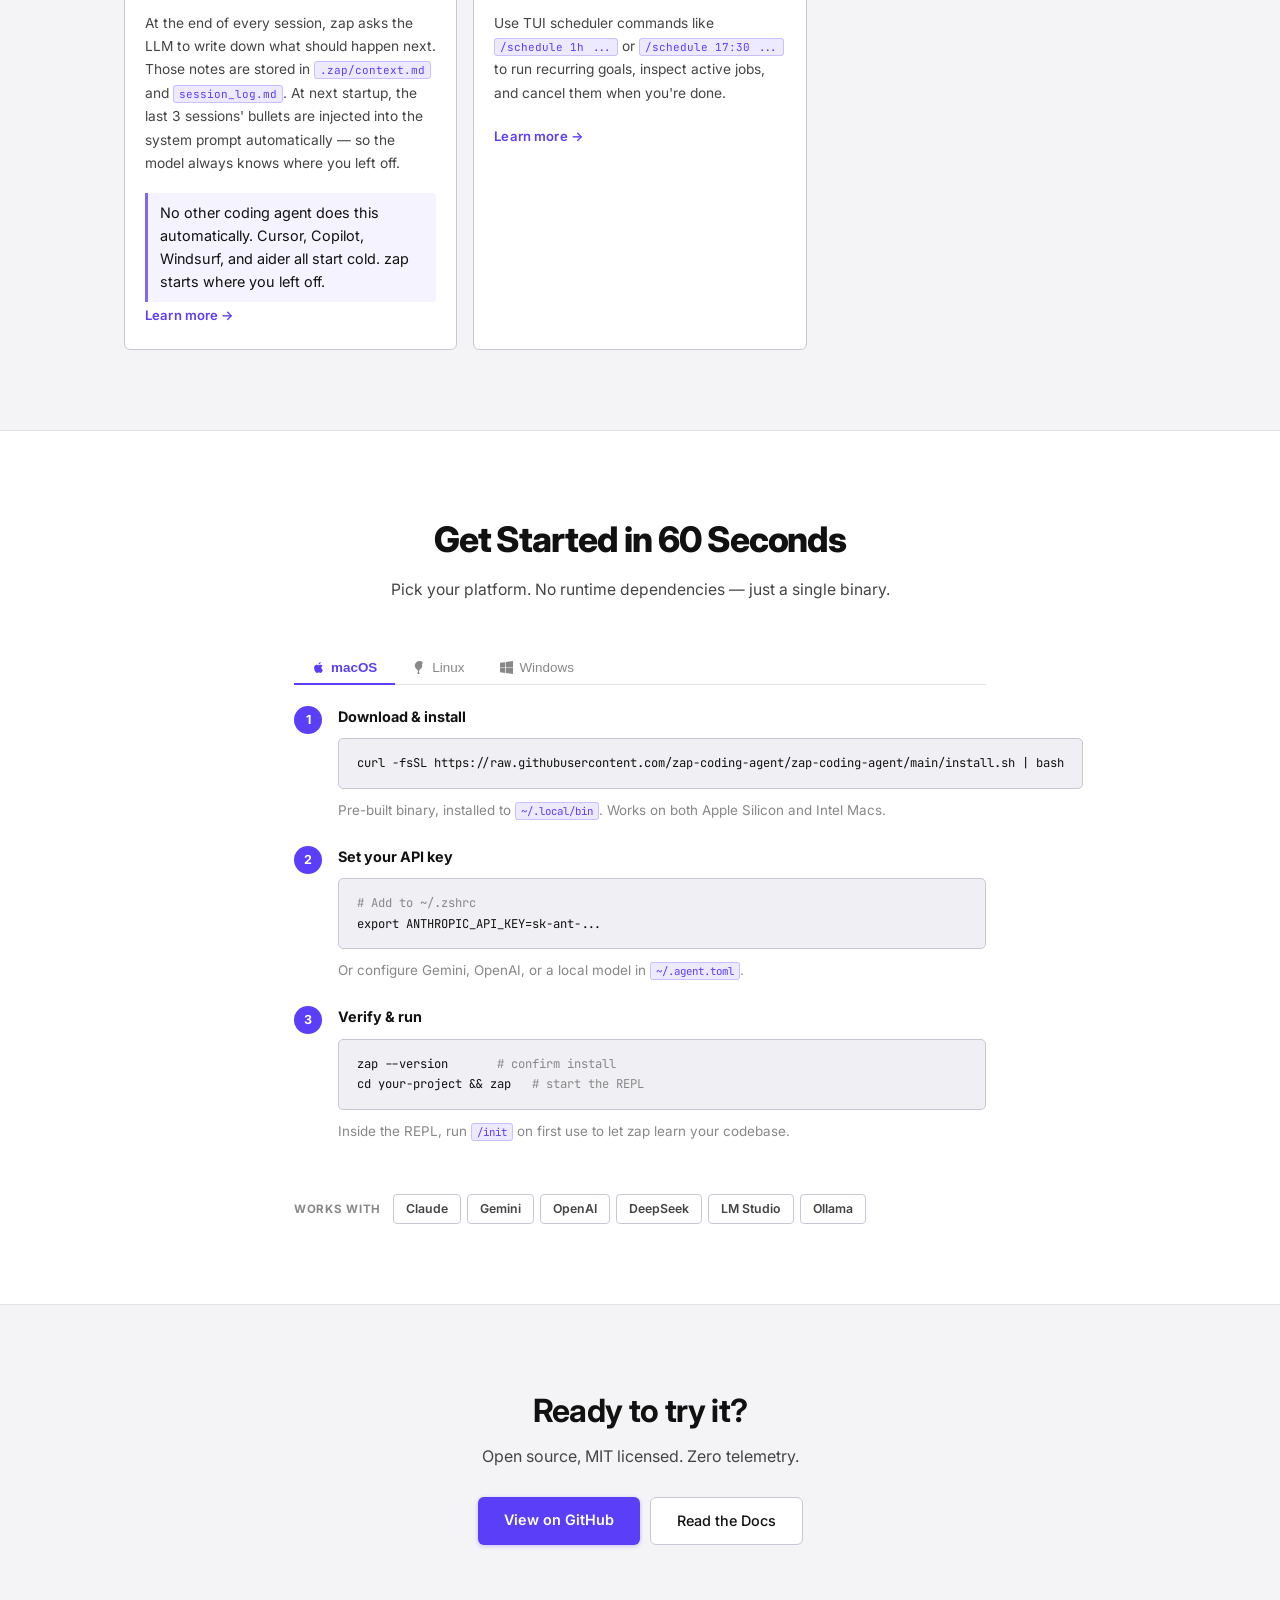
==== commit 95af1e85: "docs(website): add scheduler feature docs" ====
--- a/website/index.html
+++ b/website/index.html
@@ -241,6 +241,13 @@
           <a href="docs.html#session-memory" class="feature-link">Learn more →</a>
         </div>
 
+        <div class="feature-card">
+          <div class="feature-icon-wrap">⏰</div>
+          <h3>Recurring Scheduler</h3>
+          <p>Use TUI scheduler commands like <code>/schedule 1h ...</code> or <code>/schedule 17:30 ...</code> to run recurring goals, inspect active jobs, and cancel them when you're done.</p>
+          <a href="docs.html#scheduler" class="feature-link">Learn more →</a>
+        </div>
+
       </div>
     </div>
   </section>
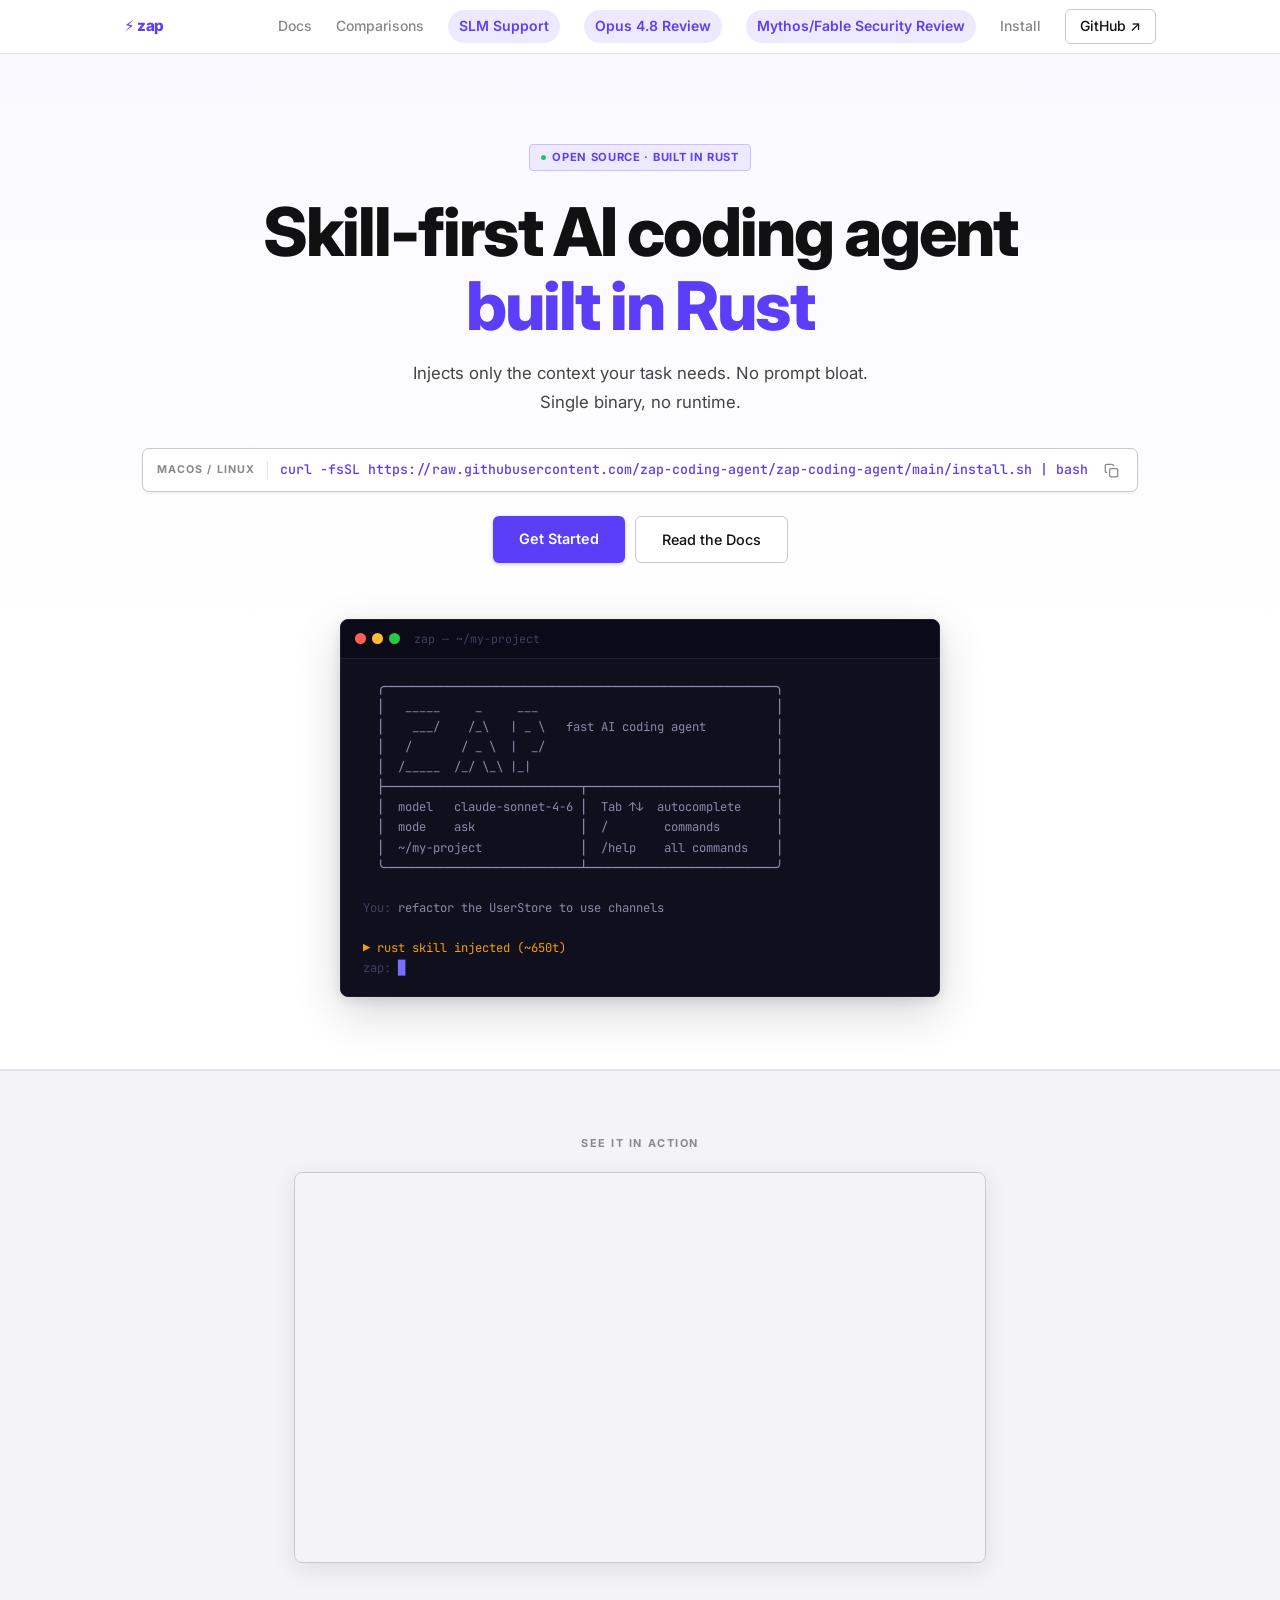
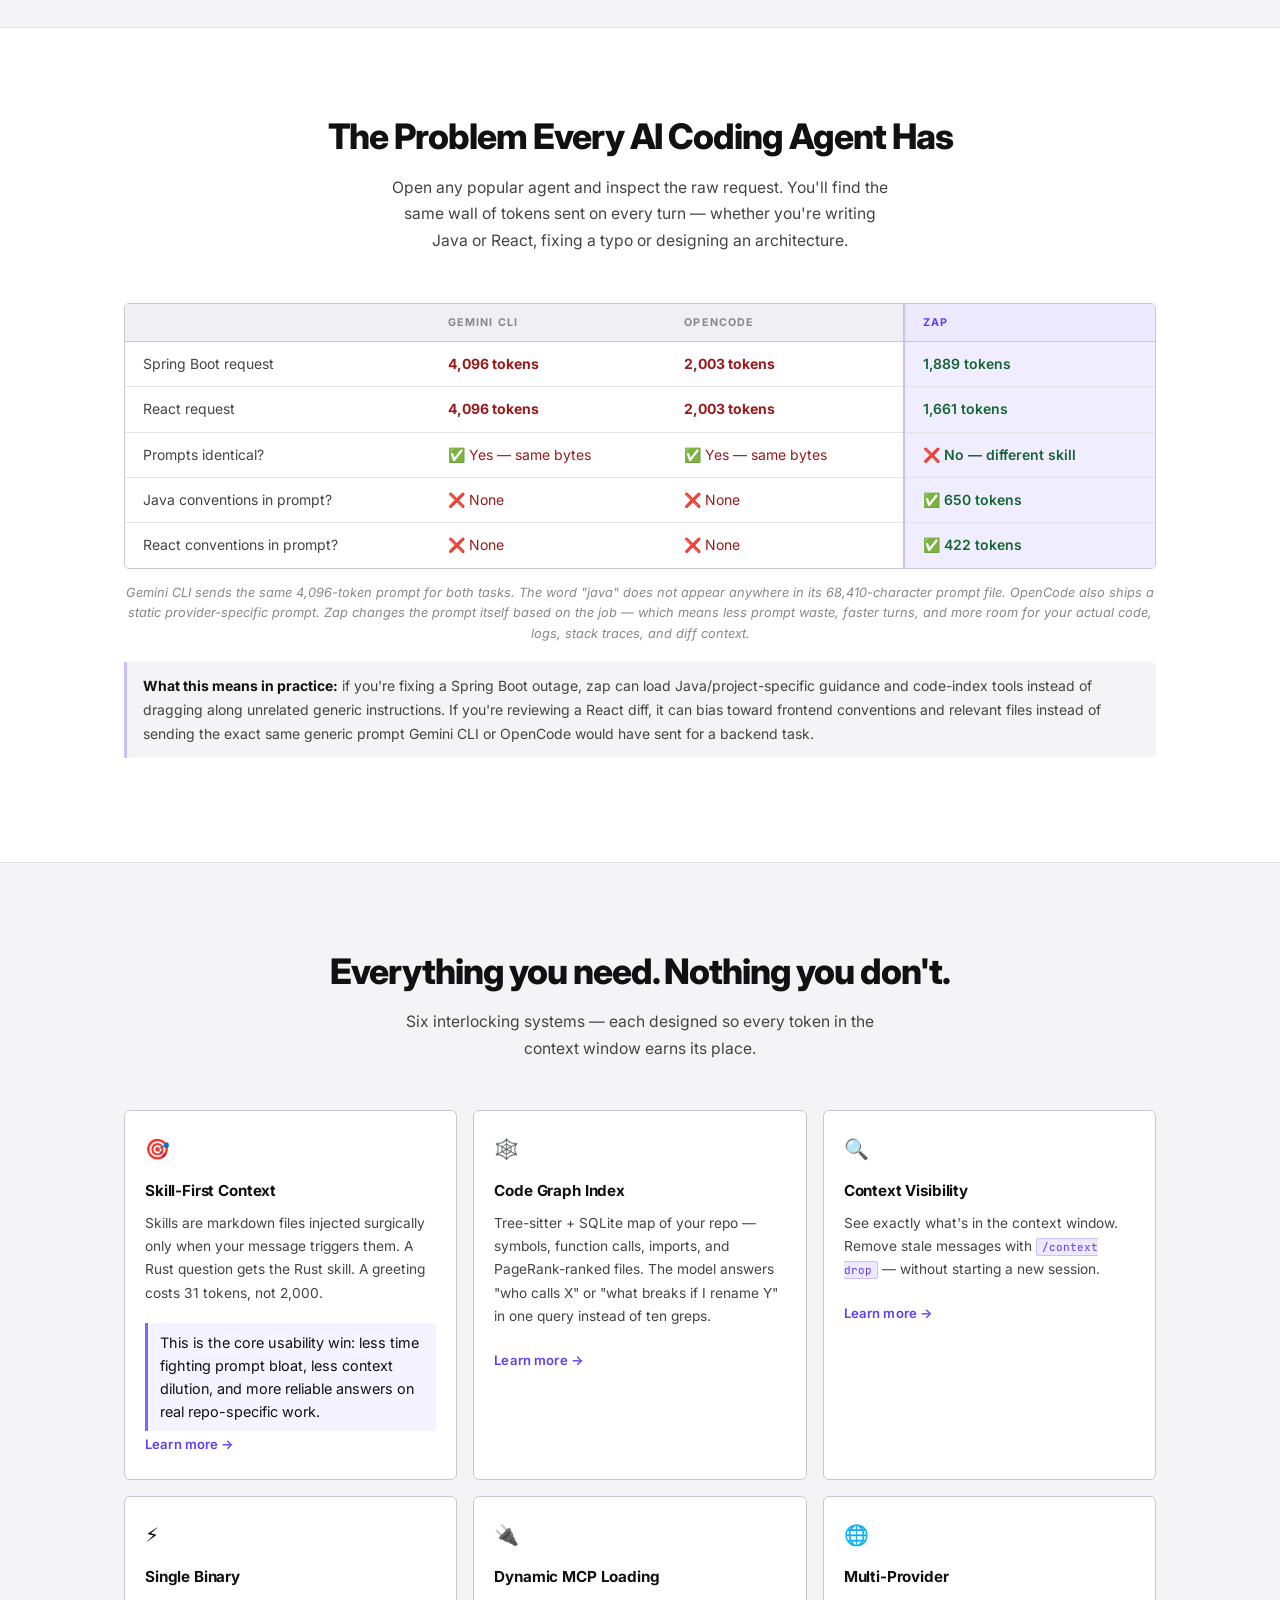
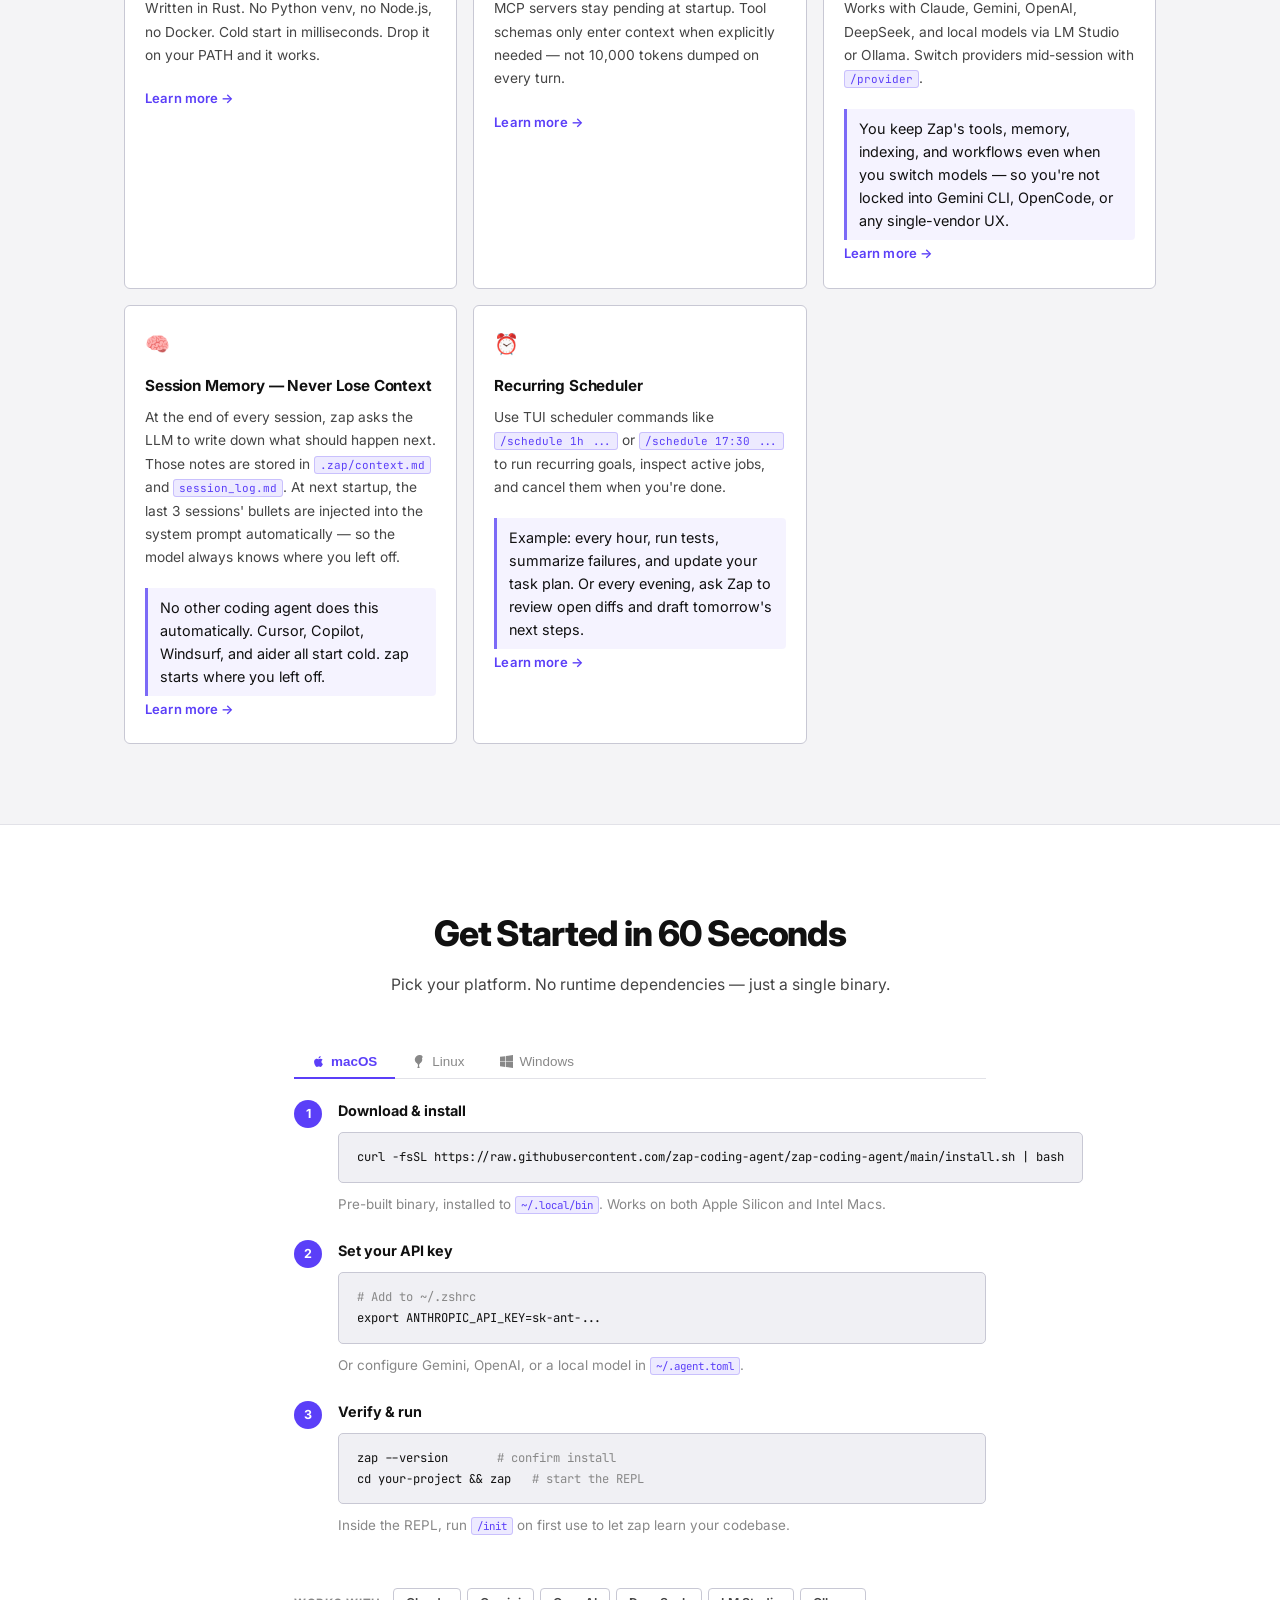
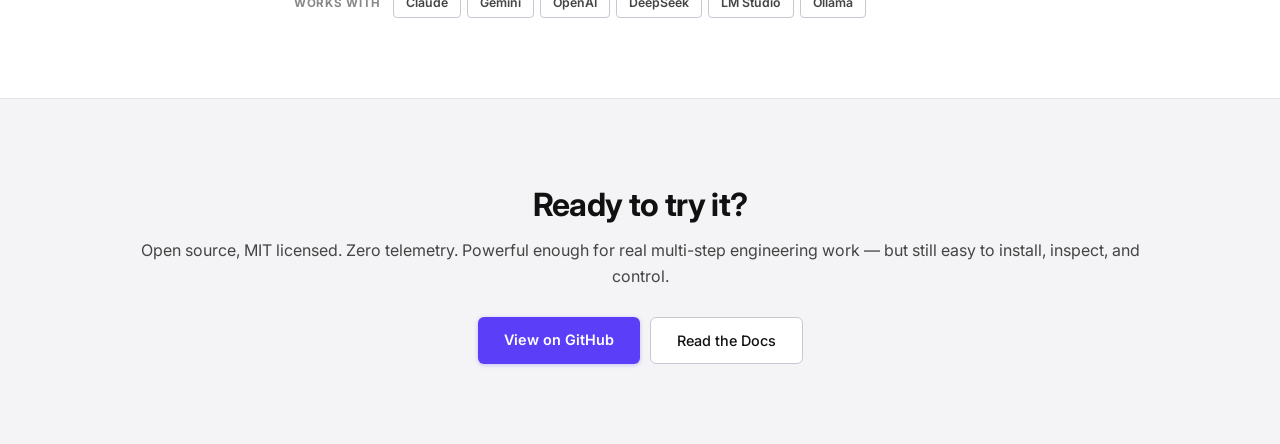
==== commit 77076022: "docs(website): strengthen comparison and usability messaging" ====
--- a/website/index.html
+++ b/website/index.html
@@ -177,7 +177,11 @@
           </tbody>
         </table>
       </div>
-      <p class="table-note">Gemini CLI sends the same 4,096-token prompt for both tasks. The word "java" does not appear anywhere in its 68,410-character prompt file.</p>
+      <p class="table-note">Gemini CLI sends the same 4,096-token prompt for both tasks. The word "java" does not appear anywhere in its 68,410-character prompt file. OpenCode also ships a static provider-specific prompt. Zap changes the prompt itself based on the job — which means less prompt waste, faster turns, and more room for your actual code, logs, stack traces, and diff context.</p>
+
+      <div class="callout" style="margin-top:18px;">
+        <strong>What this means in practice:</strong> if you're fixing a Spring Boot outage, zap can load Java/project-specific guidance and code-index tools instead of dragging along unrelated generic instructions. If you're reviewing a React diff, it can bias toward frontend conventions and relevant files instead of sending the exact same generic prompt Gemini CLI or OpenCode would have sent for a backend task.
+      </div>
     </div>
   </section>
 
@@ -195,6 +199,7 @@
           <div class="feature-icon-wrap">🎯</div>
           <h3>Skill-First Context</h3>
           <p>Skills are markdown files injected surgically only when your message triggers them. A Rust question gets the Rust skill. A greeting costs 31 tokens, not 2,000.</p>
+          <div class="feature-callout">This is the core usability win: less time fighting prompt bloat, less context dilution, and more reliable answers on real repo-specific work.</div>
           <a href="docs.html#skills" class="feature-link">Learn more →</a>
         </div>
 
@@ -230,6 +235,7 @@
           <div class="feature-icon-wrap">🌐</div>
           <h3>Multi-Provider</h3>
           <p>Works with Claude, Gemini, OpenAI, DeepSeek, and local models via LM Studio or Ollama. Switch providers mid-session with <code>/provider</code>.</p>
+          <div class="feature-callout">You keep Zap's tools, memory, indexing, and workflows even when you switch models — so you're not locked into Gemini CLI, OpenCode, or any single-vendor UX.</div>
           <a href="docs.html#providers" class="feature-link">Learn more →</a>
         </div>
 
@@ -245,6 +251,7 @@
           <div class="feature-icon-wrap">⏰</div>
           <h3>Recurring Scheduler</h3>
           <p>Use TUI scheduler commands like <code>/schedule 1h ...</code> or <code>/schedule 17:30 ...</code> to run recurring goals, inspect active jobs, and cancel them when you're done.</p>
+          <div class="feature-callout">Example: every hour, run tests, summarize failures, and update your task plan. Or every evening, ask Zap to review open diffs and draft tomorrow's next steps.</div>
           <a href="docs.html#scheduler" class="feature-link">Learn more →</a>
         </div>
 
@@ -383,7 +390,7 @@
   <section class="cta-section">
     <div class="container">
       <h2>Ready to try it?</h2>
-      <p>Open source, MIT licensed. Zero telemetry.</p>
+      <p>Open source, MIT licensed. Zero telemetry. Powerful enough for real multi-step engineering work — but still easy to install, inspect, and control.</p>
       <div class="cta-actions">
         <a href="https://github.com/zap-coding-agent/zap-coding-agent" target="_blank" rel="noopener" class="btn-primary">View on GitHub</a>
         <a href="docs.html" class="btn-secondary">Read the Docs</a>
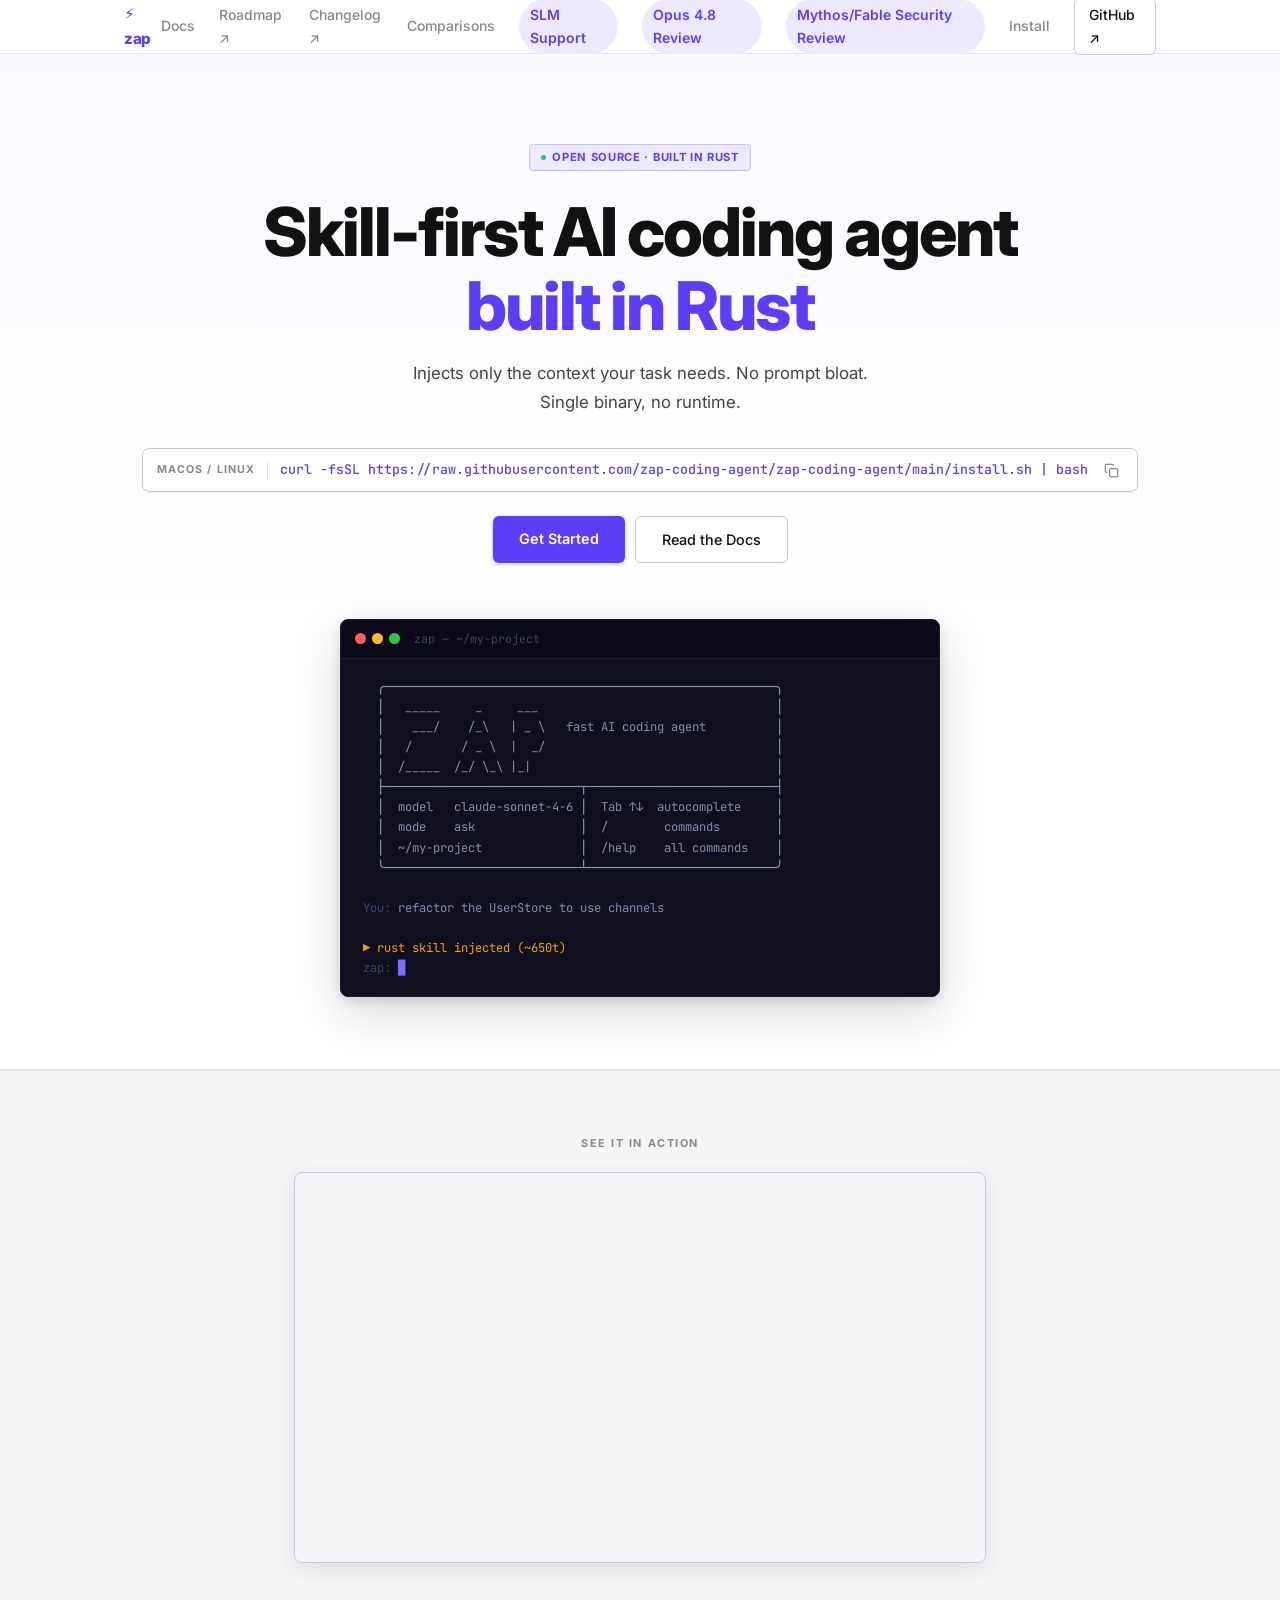
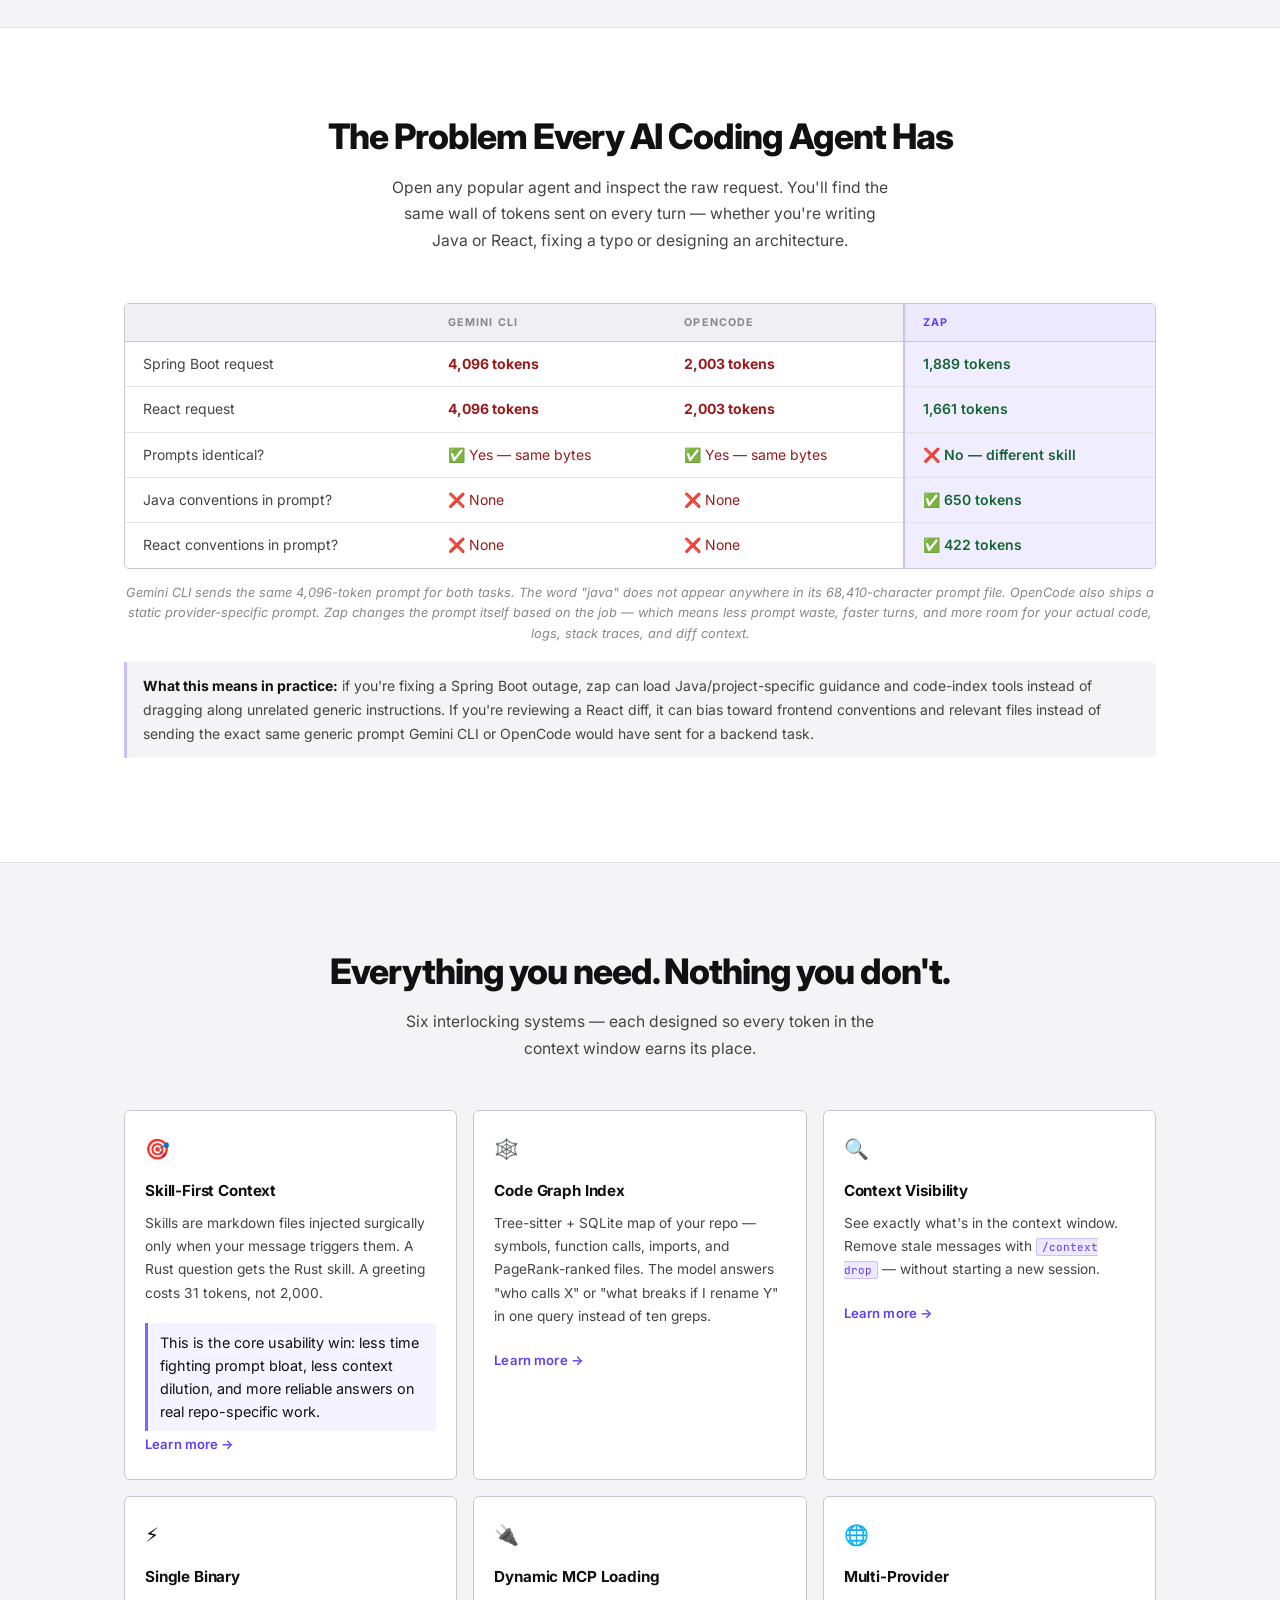
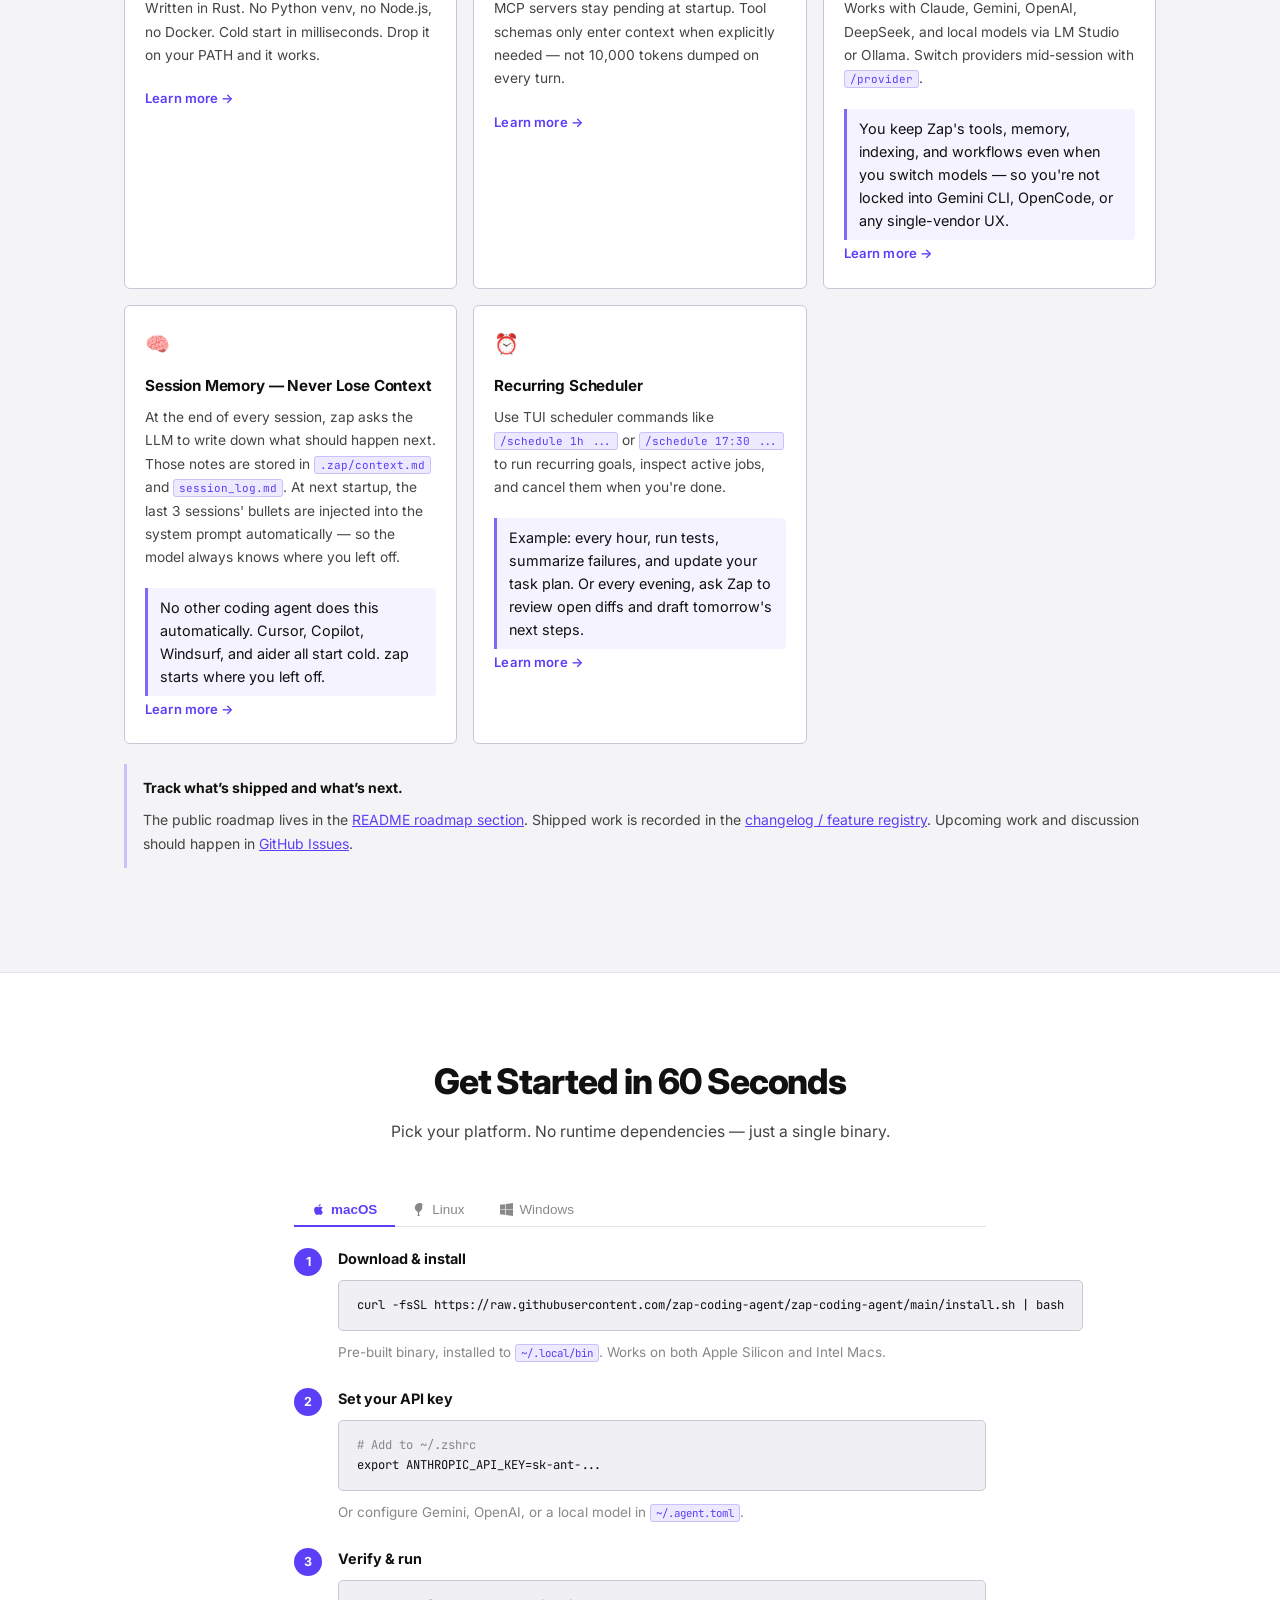
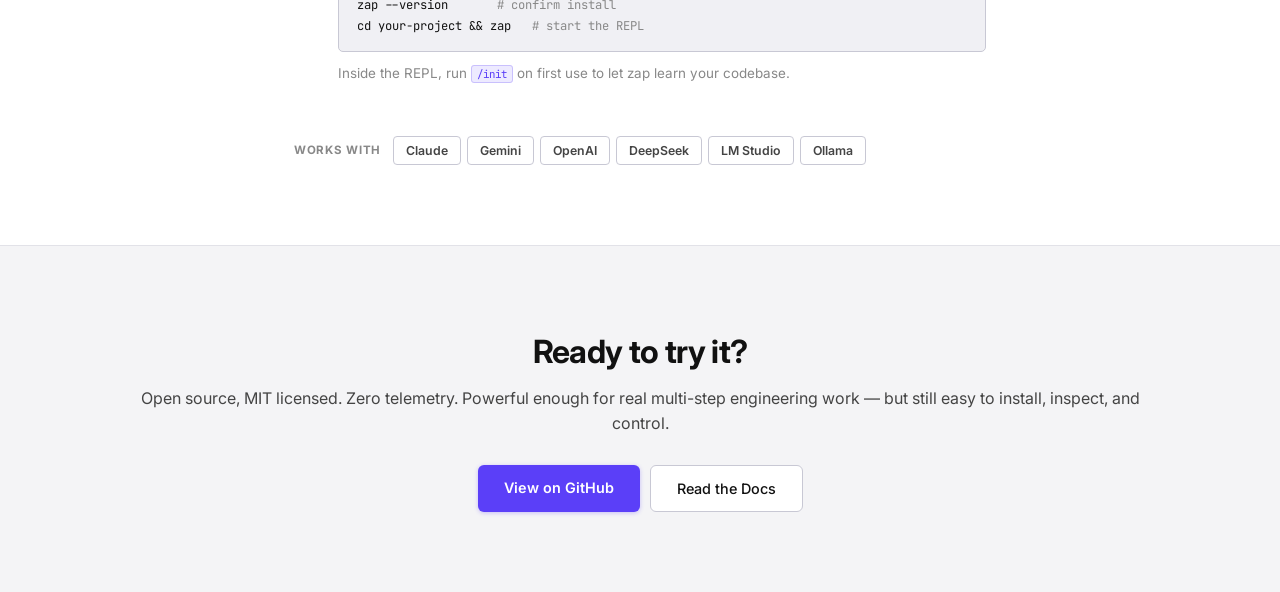
==== commit 6404d0f3: "docs: publish roadmap and changelog entry points" ====
--- a/website/index.html
+++ b/website/index.html
@@ -57,6 +57,8 @@
       <a href="index.html" class="logo">⚡ zap</a>
       <div class="nav-links">
         <a href="docs.html">Docs</a>
+        <a href="https://github.com/zap-coding-agent/zap-coding-agent/blob/main/README.md#roadmap--public-roadmap" target="_blank" rel="noopener">Roadmap ↗</a>
+        <a href="https://github.com/zap-coding-agent/zap-coding-agent/blob/main/FEATURES.md" target="_blank" rel="noopener">Changelog ↗</a>
         <a href="comparisons.html">Comparisons</a>
         <a href="slm.html" class="nav-highlight">SLM Support</a>
         <a href="review.html" class="nav-highlight">Opus 4.8 Review</a>
@@ -255,6 +257,11 @@
           <a href="docs.html#scheduler" class="feature-link">Learn more →</a>
         </div>
 
+      </div>
+
+      <div class="callout" style="margin-top:20px;">
+        <strong>Track what’s shipped and what’s next.</strong>
+        <p style="margin:8px 0 0;">The public roadmap lives in the <a href="https://github.com/zap-coding-agent/zap-coding-agent/blob/main/README.md#roadmap--public-roadmap" target="_blank" rel="noopener">README roadmap section</a>. Shipped work is recorded in the <a href="https://github.com/zap-coding-agent/zap-coding-agent/blob/main/FEATURES.md" target="_blank" rel="noopener">changelog / feature registry</a>. Upcoming work and discussion should happen in <a href="https://github.com/zap-coding-agent/zap-coding-agent/issues" target="_blank" rel="noopener">GitHub Issues</a>.</p>
       </div>
     </div>
   </section>
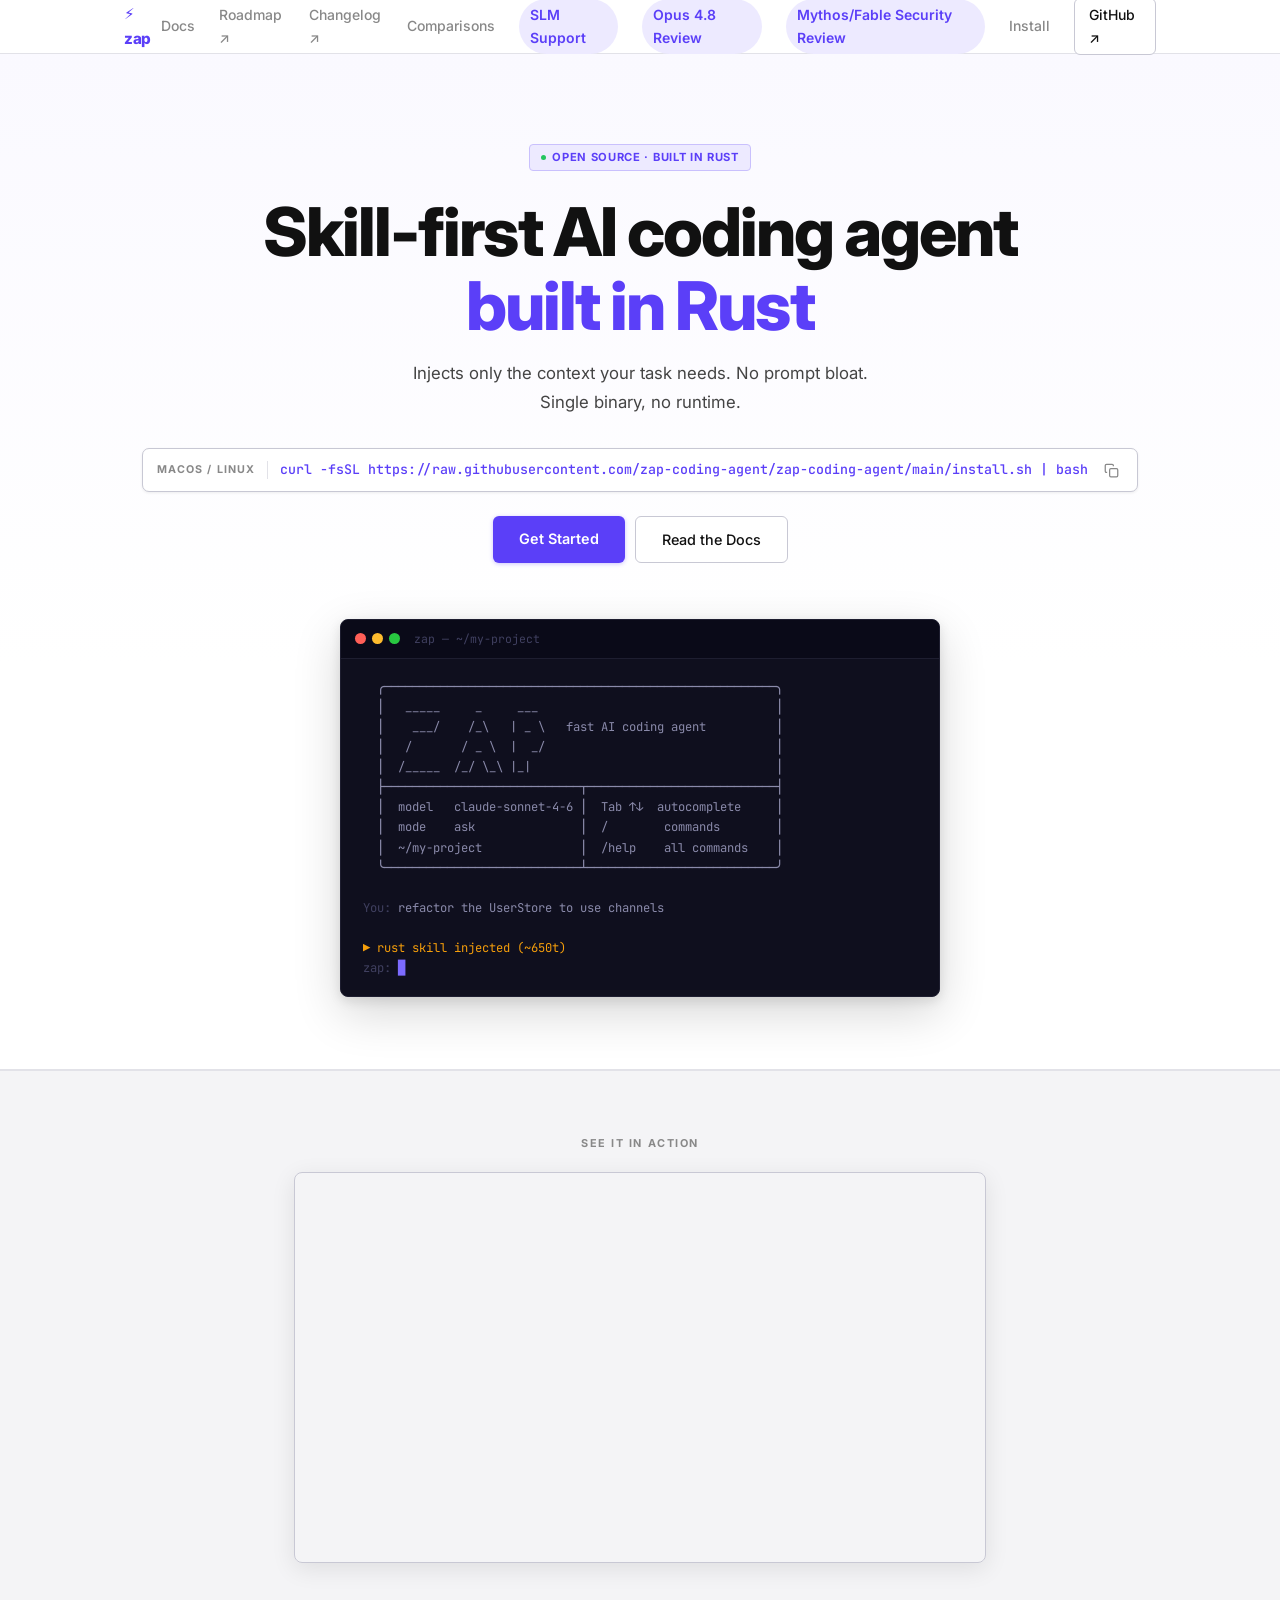
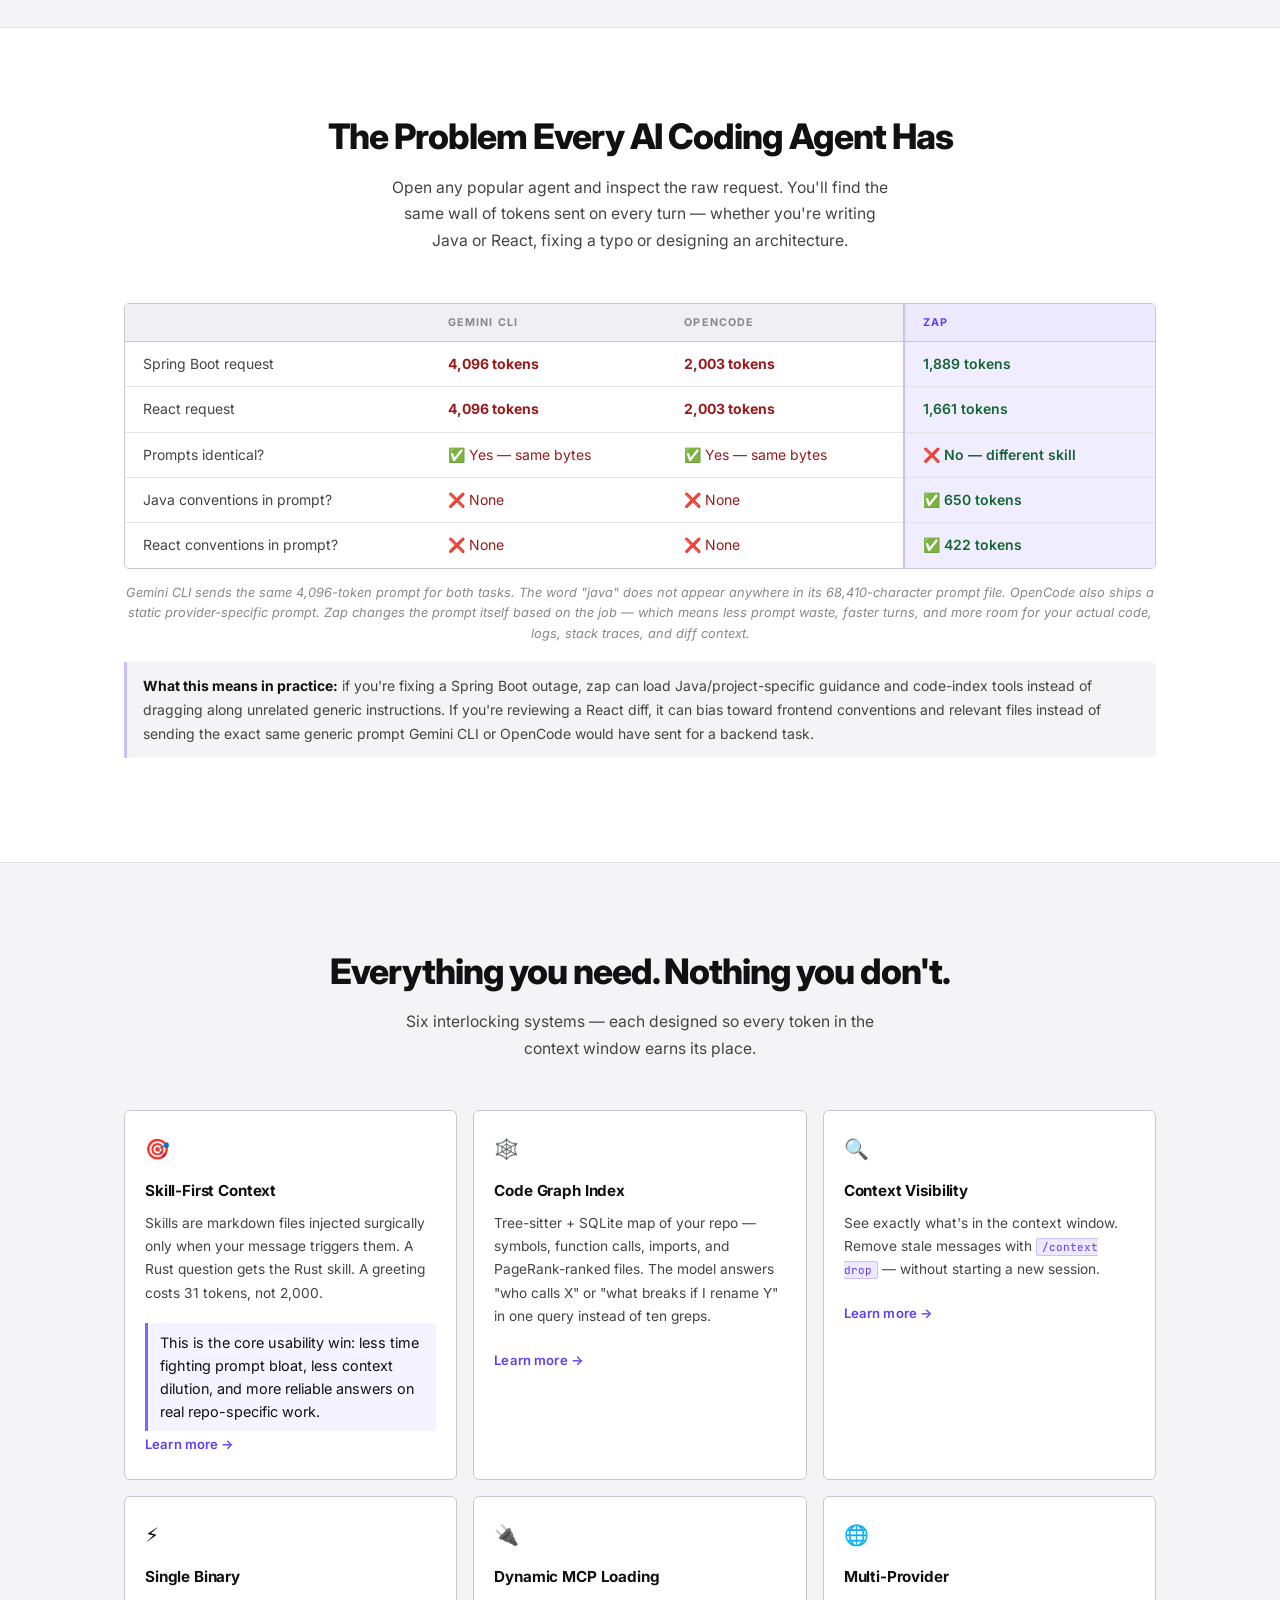
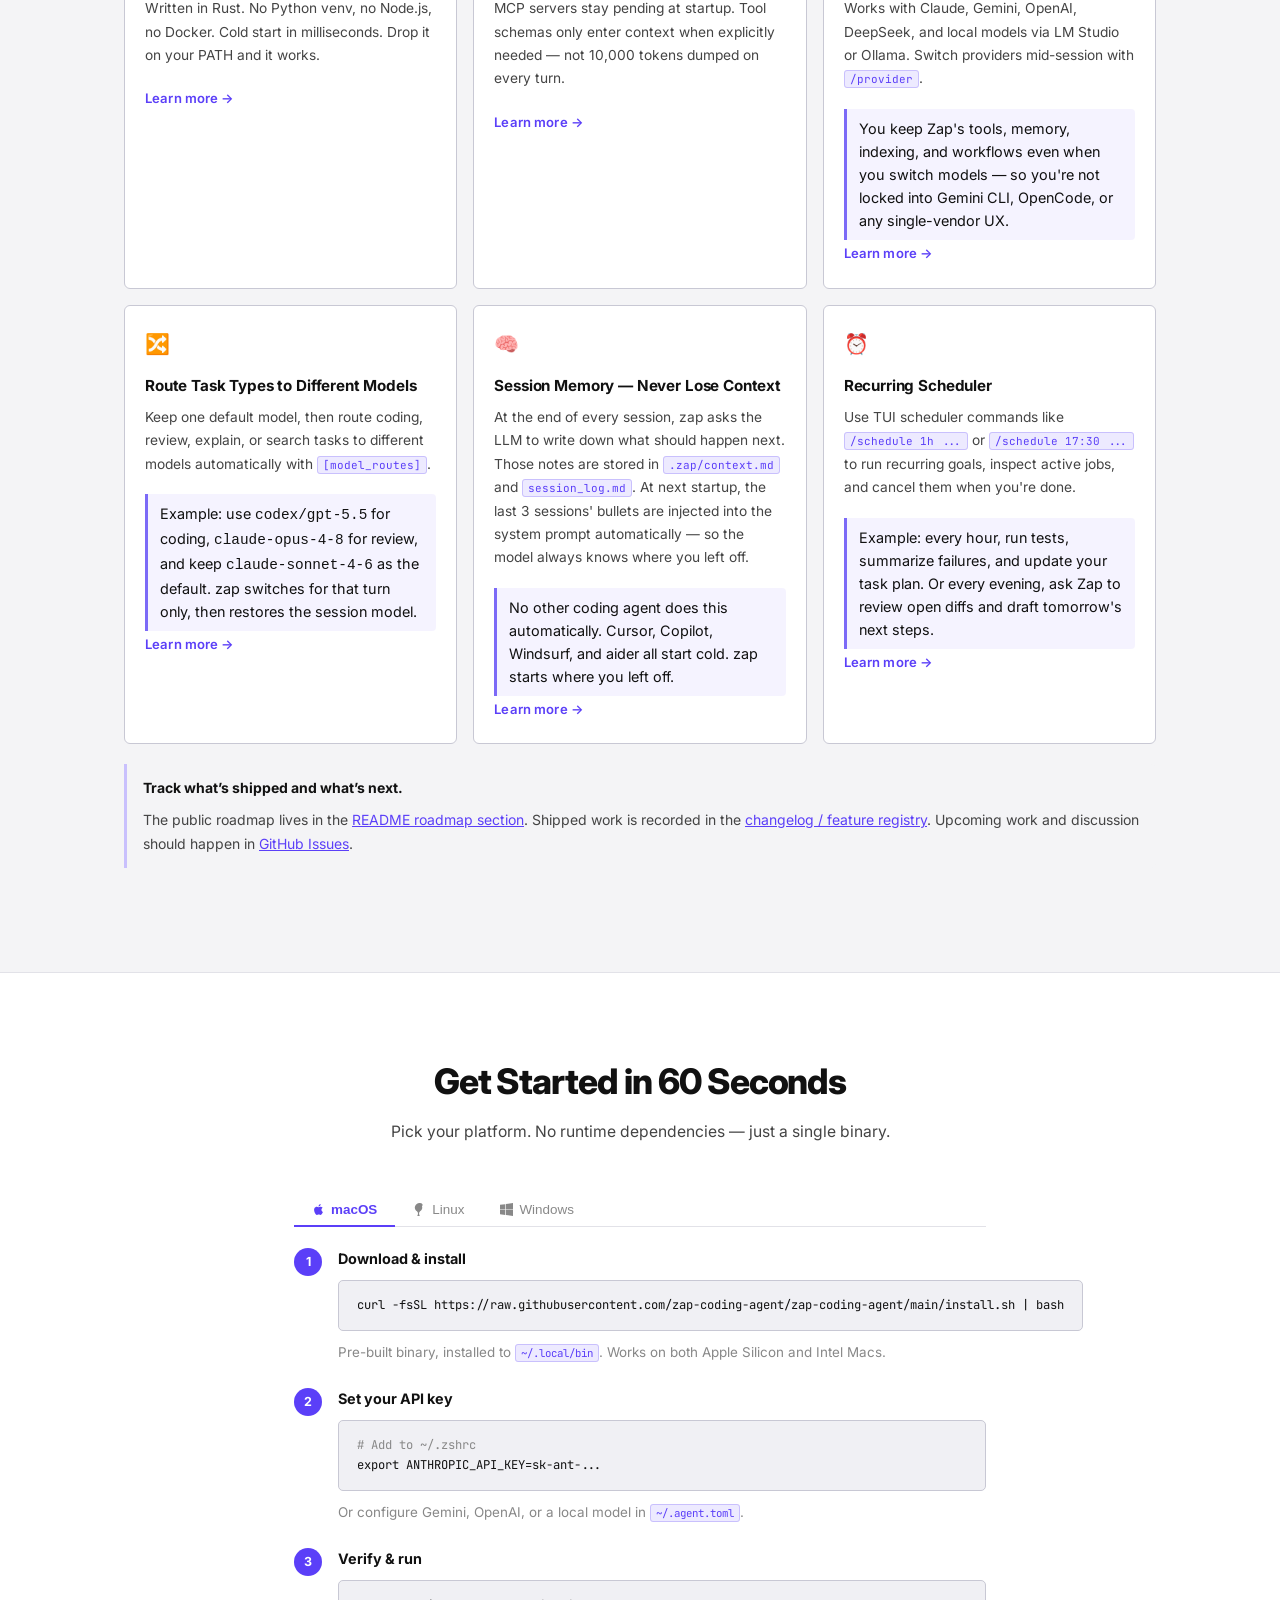
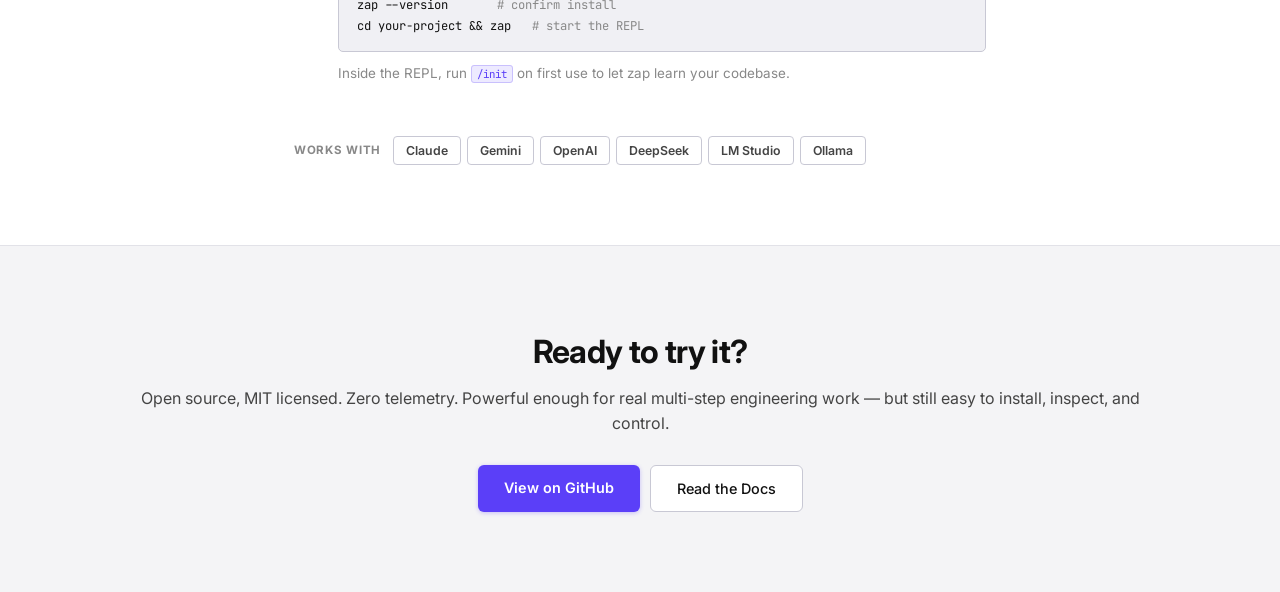
==== commit 6d56e0ce: "docs: document per-task model routing" ====
--- a/website/index.html
+++ b/website/index.html
@@ -242,6 +242,14 @@
         </div>
 
         <div class="feature-card">
+          <div class="feature-icon-wrap">🔀</div>
+          <h3>Route Task Types to Different Models</h3>
+          <p>Keep one default model, then route coding, review, explain, or search tasks to different models automatically with <code>[model_routes]</code>.</p>
+          <div class="feature-callout">Example: use <code>codex/gpt-5.5</code> for coding, <code>claude-opus-4-8</code> for review, and keep <code>claude-sonnet-4-6</code> as the default. zap switches for that turn only, then restores the session model.</div>
+          <a href="docs.html#config" class="feature-link">Learn more →</a>
+        </div>
+
+        <div class="feature-card">
           <div class="feature-icon-wrap">🧠</div>
           <h3>Session Memory — Never Lose Context</h3>
           <p>At the end of every session, zap asks the LLM to write down what should happen next. Those notes are stored in <code>.zap/context.md</code> and <code>session_log.md</code>. At next startup, the last 3 sessions' bullets are injected into the system prompt automatically — so the model always knows where you left off.</p>
